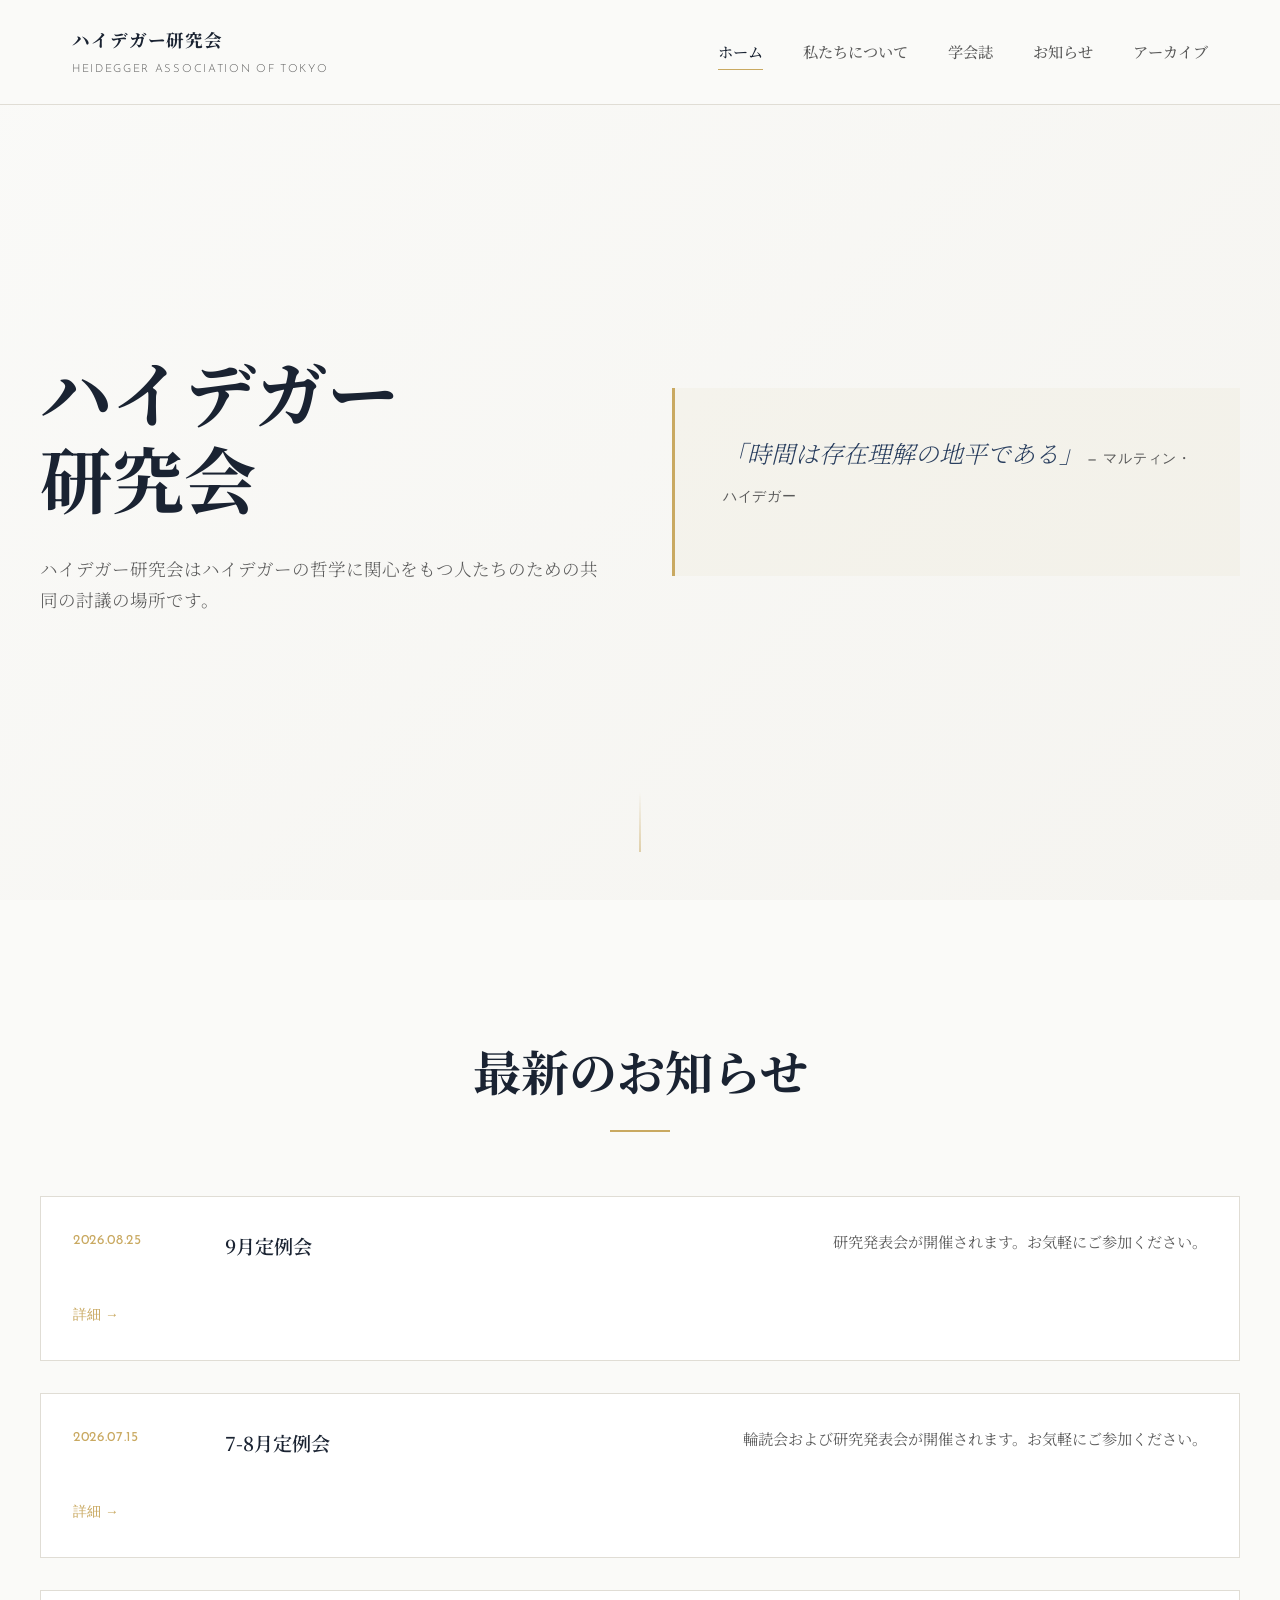
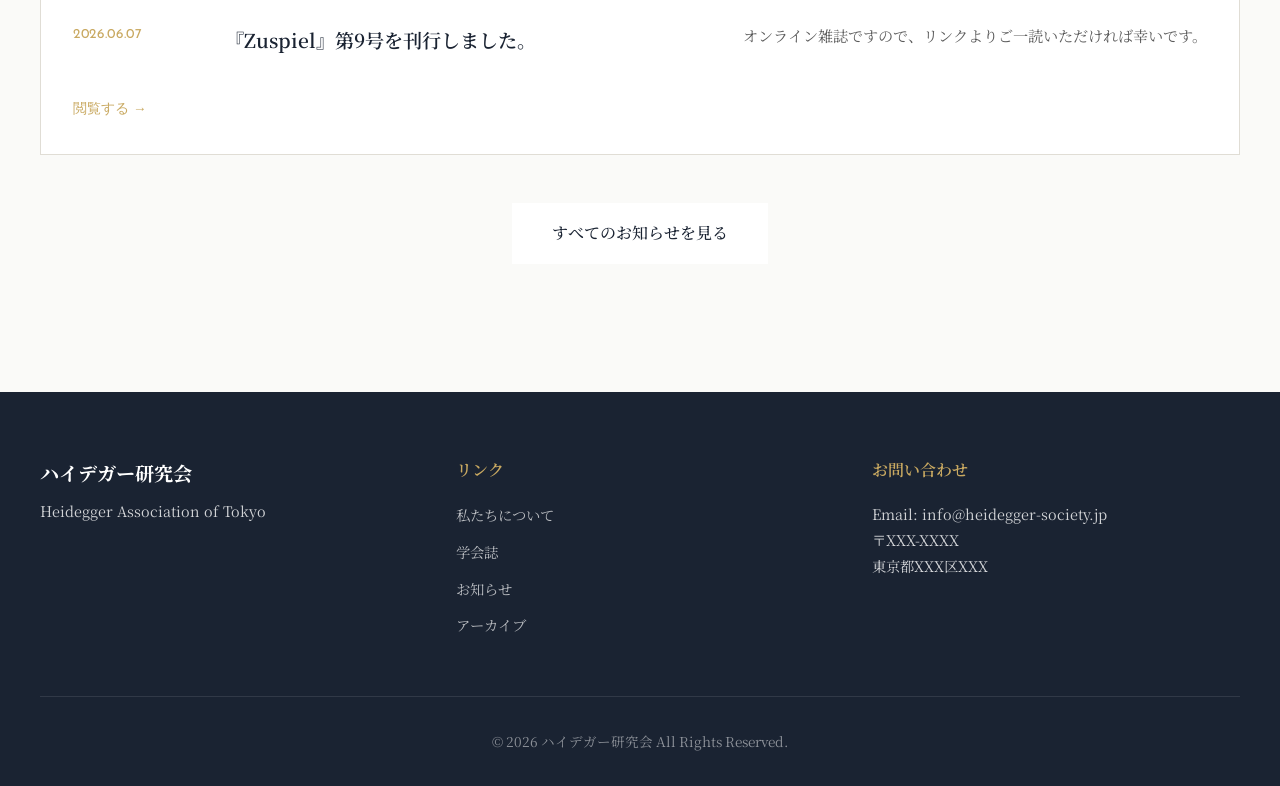
==== index.html @ c8e5a712 "Update index.html" ====
<!DOCTYPE html>
<html lang="ja">
<head>
    <meta charset="UTF-8">
    <meta name="viewport" content="width=device-width, initial-scale=1.0">
    <title>ハイデガー研究会 | Heidegger Association of Tokyo</title>
    <link rel="stylesheet" href="styles.css">
    <link rel="preconnect" href="https://fonts.googleapis.com">
    <link rel="preconnect" href="https://fonts.gstatic.com" crossorigin>
    <link href="https://fonts.googleapis.com/css2?family=Crimson+Pro:wght@300;400;600&family=Noto+Serif+JP:wght@300;500;700&family=Josefin+Sans:wght@300;400&display=swap" rel="stylesheet">
</head>
<body>
    <nav class="main-nav">
        <div class="nav-container">
            <a href="index.html" class="logo">
                <span class="logo-ja">ハイデガー研究会</span>
                <span class="logo-en">Heidegger Association of Tokyo</span>
            </a>
            <ul class="nav-links">
                <li><a href="index.html" class="active">ホーム</a></li>
                <li><a href="research.html">私たちについて</a></li>
                <li><a href="journal.html">学会誌</a></li>
                <li><a href="news.html">お知らせ</a></li>
                <li><a href="archives.html">アーカイブ</a></li>
            </ul>
        </div>
    </nav>

    <header class="hero">
        <div class="hero-content">
            <div class="hero-text">
                <h1 class="hero-title">
                    <span class="title-line">ハイデガー</span>
                    <span class="title-line">研究会</span>
                </h1>
                <p class="hero-subtitle">ハイデガー研究会はハイデガーの哲学に関心をもつ人たちのための共同の討議の場所です。</p>
            </div>
            <div class="hero-quote">
                <blockquote>
                    「時間は存在理解の地平である」
                    <cite>— マルティン・ハイデガー</cite>
                </blockquote>
            </div>
        </div>
        <div class="scroll-indicator">
            <div class="scroll-line"></div>
        </div>
    </header>

    <main>
        <section class="latest-news">
            <div class="container">
                <div class="section-header">
                    <h2 class="section-title">最新のお知らせ</h2>
                    <div class="title-decoration"></div>
                </div>
                <div class="news-list">
                                        <article class="news-item">
                        <time class="news-date">2026.08.25</time>
                        <h3 class="news-title">9月定例会</h3>
                        <p class="news-excerpt">研究発表会が開催されます。お気軽にご参加ください。</p>
                        <a href="news.html#2026-08-25" class="news-link">詳細 →</a>
                    </article>
                    <article class="news-item">
                        <time class="news-date">2026.07.15</time>
                        <h3 class="news-title">7-8月定例会</h3>
                        <p class="news-excerpt">輪読会および研究発表会が開催されます。お気軽にご参加ください。</p>
                        <a href="news.html#2026-07-15" class="news-link">詳細 →</a>
                    </article>
                    <article class="news-item">
                        <time class="news-date">2026.06.07</time>
                        <h3 class="news-title">『Zuspiel』第9号を刊行しました。</h3>
                        <p class="news-excerpt">オンライン雑誌ですので、リンクよりご一読いただければ幸いです。</p>
                        <a href="journal.html#vol9" class="news-link">閲覧する →</a>
                    </article>

                </div>
                <div class="news-more">
                    <a href="news.html" class="btn-secondary">すべてのお知らせを見る</a>
                </div>
            </div>
        </section>
    </main>

    <footer class="main-footer">
        <div class="container">
            <div class="footer-content">
                <div class="footer-section">
                    <h3 class="footer-title">ハイデガー研究会</h3>
                    <p class="footer-text">Heidegger Association of Tokyo</p>
                </div>
                <div class="footer-section">
                    <h4 class="footer-heading">リンク</h4>
                    <ul class="footer-links">
                        <li><a href="research.html">私たちについて</a></li>
                        <li><a href="journal.html">学会誌</a></li>
                        <li><a href="news.html">お知らせ</a></li>
                        <li><a href="archives.html">アーカイブ</a></li>
                    </ul>
                </div>
                <div class="footer-section">
                    <h4 class="footer-heading">お問い合わせ</h4>
                    <p class="footer-contact">
                        Email: info@heidegger-society.jp<br>
                        〒XXX-XXXX<br>
                        東京都XXX区XXX
                    </p>
                </div>
            </div>
            <div class="footer-bottom">
                <p>&copy; 2026 ハイデガー研究会 All Rights Reserved.</p>
            </div>
        </div>
    </footer>

    <script src="script.js"></script>
</body>
</html>
---- styles.css ----
/* ========================================
   Variables & Reset
   ======================================== */

:root {
    /* Colors - Philosophical palette */
    --primary-dark: #1a2332;
    --primary-navy: #2a3f5f;
    --secondary-charcoal: #3d4451;
    --accent-gold: #c9a961;
    --accent-copper: #b67352;
    --text-primary: #2a2a2a;
    --text-secondary: #5a5a5a;
    --text-light: #8a8a8a;
    --bg-primary: #fafaf8;
    --bg-secondary: #f5f4f0;
    --border-color: #e0ddd5;
    
    /* Typography */
    --font-serif: 'Crimson Pro', 'Noto Serif JP', serif;
    --font-sans: 'Josefin Sans', sans-serif;
    --font-ja: 'Noto Serif JP', serif;
    
    /* Spacing */
    --section-padding: clamp(4rem, 10vw, 8rem);
    --container-width: 1200px;
    
    /* Transitions */
    --transition-smooth: all 0.4s cubic-bezier(0.4, 0, 0.2, 1);
    --transition-slow: all 0.6s cubic-bezier(0.4, 0, 0.2, 1);
}

* {
    margin: 0;
    padding: 0;
    box-sizing: border-box;
}

html {
    scroll-behavior: smooth;
}

body {
    font-family: var(--font-ja);
    font-size: 16px;
    line-height: 1.8;
    color: var(--text-primary);
    background-color: var(--bg-primary);
    -webkit-font-smoothing: antialiased;
    -moz-osx-font-smoothing: grayscale;
}

img {
    max-width: 100%;
    height: auto;
    display: block;
}

a {
    color: inherit;
    text-decoration: none;
    transition: var(--transition-smooth);
}

/* ========================================
   Navigation
   ======================================== */

.main-nav {
    position: fixed;
    top: 0;
    left: 0;
    width: 100%;
    background: rgba(250, 250, 248, 0.95);
    backdrop-filter: blur(10px);
    border-bottom: 1px solid var(--border-color);
    z-index: 1000;
    transition: var(--transition-smooth);
}

.nav-container {
    max-width: var(--container-width);
    margin: 0 auto;
    padding: 1.5rem 2rem;
    display: flex;
    justify-content: space-between;
    align-items: center;
}

.logo {
    display: flex;
    flex-direction: column;
    gap: 0.25rem;
}

.logo-ja {
    font-family: var(--font-ja);
    font-size: 1.1rem;
    font-weight: 700;
    color: var(--primary-dark);
    letter-spacing: 0.05em;
}

.logo-en {
    font-family: var(--font-sans);
    font-size: 0.7rem;
    font-weight: 300;
    color: var(--text-secondary);
    letter-spacing: 0.15em;
    text-transform: uppercase;
}

.nav-links {
    display: flex;
    gap: 2.5rem;
    list-style: none;
}

.nav-links a {
    font-family: var(--font-ja);
    font-size: 0.95rem;
    font-weight: 500;
    color: var(--text-secondary);
    position: relative;
    padding: 0.5rem 0;
}

.nav-links a::after {
    content: '';
    position: absolute;
    bottom: 0;
    left: 0;
    width: 0;
    height: 1px;
    background: var(--accent-gold);
    transition: width 0.3s ease;
}

.nav-links a:hover::after,
.nav-links a.active::after {
    width: 100%;
}

.nav-links a.active {
    color: var(--primary-dark);
}

/* ========================================
   Hero Section - Compact Version
   ======================================== */

.hero-compact {
    padding: 10rem 2rem 5rem;
    background: linear-gradient(135deg, var(--bg-primary) 0%, var(--bg-secondary) 100%);
    text-align: center;
}

.hero-content-compact {
    max-width: 900px;
    margin: 0 auto;
}

.hero-title-compact {
    font-family: var(--font-ja);
    font-size: clamp(2rem, 4vw, 3rem);
    font-weight: 700;
    line-height: 1.4;
    color: var(--primary-dark);
    margin-bottom: 1.5rem;
}

.hero-subtitle-compact {
    font-family: var(--font-ja);
    font-size: 1.1rem;
    font-weight: 300;
    color: var(--text-secondary);
    line-height: 1.8;
    margin-bottom: 2rem;
}

.hero-quote-compact {
    font-family: var(--font-serif);
    font-size: 1.1rem;
    font-style: italic;
    color: var(--primary-navy);
    border-left: 3px solid var(--accent-gold);
    padding-left: 1.5rem;
    margin: 0 auto;
    max-width: 600px;
}

/* ========================================
   Hero Section - Original (keep for other pages)
   ======================================== */

.hero {
    min-height: 100vh;
    padding: 8rem 2rem 4rem;
    display: flex;
    flex-direction: column;
    justify-content: center;
    position: relative;
    background: linear-gradient(135deg, var(--bg-primary) 0%, var(--bg-secondary) 100%);
}

.hero-content {
    max-width: var(--container-width);
    margin: 0 auto;
    width: 100%;
    display: grid;
    grid-template-columns: 1fr 1fr;
    gap: 4rem;
    align-items: center;
}

.hero-title {
    font-family: var(--font-ja);
    font-size: clamp(2.5rem, 6vw, 4.5rem);
    font-weight: 700;
    line-height: 1.2;
    color: var(--primary-dark);
    margin-bottom: 2rem;
}

.title-line {
    display: block;
    opacity: 0;
    transform: translateY(30px);
    animation: fadeInUp 0.8s ease forwards;
}

.title-line:nth-child(1) {
    animation-delay: 0.2s;
}

.title-line:nth-child(2) {
    animation-delay: 0.4s;
}

@keyframes fadeInUp {
    to {
        opacity: 1;
        transform: translateY(0);
    }
}

.hero-subtitle {
    font-family: var(--font-ja);
    font-size: 1.1rem;
    font-weight: 300;
    color: var(--text-secondary);
    line-height: 1.8;
    max-width: 600px;
    opacity: 0;
    animation: fadeInUp 0.8s ease 0.6s forwards;
}

.hero-quote {
    padding: 3rem;
    border-left: 3px solid var(--accent-gold);
    background: rgba(201, 169, 97, 0.05);
    opacity: 0;
    animation: fadeInUp 0.8s ease 0.8s forwards;
}

.hero-quote blockquote {
    font-family: var(--font-serif);
    font-size: 1.5rem;
    font-weight: 300;
    font-style: italic;
    color: var(--primary-navy);
    line-height: 1.6;
    margin-bottom: 1rem;
}

.hero-quote cite {
    font-family: var(--font-sans);
    font-size: 0.9rem;
    font-style: normal;
    font-weight: 400;
    color: var(--text-secondary);
    letter-spacing: 0.05em;
}

.scroll-indicator {
    position: absolute;
    bottom: 3rem;
    left: 50%;
    transform: translateX(-50%);
}

.scroll-line {
    width: 1px;
    height: 60px;
    background: linear-gradient(to bottom, transparent, var(--accent-gold));
    animation: scrollPulse 2s ease-in-out infinite;
}

@keyframes scrollPulse {
    0%, 100% {
        opacity: 0.3;
        transform: scaleY(1);
    }
    50% {
        opacity: 1;
        transform: scaleY(1.2);
    }
}

/* ========================================
   Common Section Styles
   ======================================== */

section {
    padding: var(--section-padding) 2rem;
}

.container {
    max-width: var(--container-width);
    margin: 0 auto;
}

.section-header {
    text-align: center;
    margin-bottom: 4rem;
}

.section-title {
    font-family: var(--font-ja);
    font-size: clamp(2rem, 4vw, 3rem);
    font-weight: 700;
    color: var(--primary-dark);
    margin-bottom: 1rem;
}

.title-decoration {
    width: 60px;
    height: 2px;
    background: var(--accent-gold);
    margin: 0 auto;
}

/* ========================================
   Welcome Section
   ======================================== */

.welcome-section {
    background: var(--bg-primary);
}

.lead-text {
    font-size: 1.15rem;
    line-height: 2;
    color: var(--text-primary);
    margin-bottom: 4rem;
    text-align: center;
    max-width: 900px;
    margin-left: auto;
    margin-right: auto;
}

.welcome-features {
    display: grid;
    grid-template-columns: repeat(auto-fit, minmax(280px, 1fr));
    gap: 3rem;
    margin-top: 4rem;
}

.feature-item {
    text-align: center;
    padding: 2.5rem 2rem;
    background: white;
    border: 1px solid var(--border-color);
    transition: var(--transition-smooth);
}

.feature-item:hover {
    transform: translateY(-5px);
    box-shadow: 0 10px 30px rgba(0, 0, 0, 0.08);
    border-color: var(--accent-gold);
}

.feature-icon {
    font-size: 3rem;
    margin-bottom: 1.5rem;
}

.feature-item h3 {
    font-family: var(--font-ja);
    font-size: 1.3rem;
    font-weight: 600;
    color: var(--primary-dark);
    margin-bottom: 1rem;
}

.feature-item p {
    font-size: 0.95rem;
    color: var(--text-secondary);
    line-height: 1.7;
}

/* ========================================
   Research Highlight
   ======================================== */

.research-highlight {
    background: var(--bg-secondary);
}

.research-grid {
    display: grid;
    grid-template-columns: repeat(auto-fit, minmax(320px, 1fr));
    gap: 2.5rem;
}

.research-card {
    background: white;
    padding: 3rem 2.5rem;
    border: 1px solid var(--border-color);
    position: relative;
    transition: var(--transition-smooth);
}

.research-card::before {
    content: '';
    position: absolute;
    top: 0;
    left: 0;
    width: 100%;
    height: 3px;
    background: var(--accent-gold);
    transform: scaleX(0);
    transform-origin: left;
    transition: var(--transition-smooth);
}

.research-card:hover::before {
    transform: scaleX(1);
}

.research-card:hover {
    transform: translateY(-8px);
    box-shadow: 0 15px 40px rgba(0, 0, 0, 0.1);
}

.card-number {
    font-family: var(--font-serif);
    font-size: 3.5rem;
    font-weight: 300;
    color: rgba(201, 169, 97, 0.2);
    line-height: 1;
    margin-bottom: 1rem;
}

.research-card h3 {
    font-family: var(--font-ja);
    font-size: 1.4rem;
    font-weight: 600;
    color: var(--primary-dark);
    margin-bottom: 1rem;
    line-height: 1.5;
}

.research-card p {
    font-size: 0.95rem;
    color: var(--text-secondary);
    line-height: 1.8;
    margin-bottom: 1.5rem;
}

.card-link {
    font-family: var(--font-sans);
    font-size: 0.9rem;
    font-weight: 400;
    color: var(--accent-gold);
    letter-spacing: 0.05em;
    display: inline-block;
    transition: var(--transition-smooth);
}

.card-link:hover {
    color: var(--accent-copper);
    transform: translateX(5px);
}

/* ========================================
   Latest News
   ======================================== */

.latest-news {
    background: var(--bg-primary);
}

.news-list {
    display: flex;
    flex-direction: column;
    gap: 2rem;
    margin-bottom: 3rem;
}

.news-item {
    display: grid;
    grid-template-columns: 120px 1fr auto;
    gap: 2rem;
    padding: 2rem;
    background: white;
    border: 1px solid var(--border-color);
    transition: var(--transition-smooth);
    align-items: start;
}

.news-item:hover {
    border-color: var(--accent-gold);
    box-shadow: 0 5px 20px rgba(0, 0, 0, 0.05);
}

.news-date {
    font-family: var(--font-sans);
    font-size: 0.85rem;
    font-weight: 400;
    color: var(--accent-gold);
    letter-spacing: 0.05em;
}

.news-title {
    font-family: var(--font-ja);
    font-size: 1.2rem;
    font-weight: 600;
    color: var(--primary-dark);
    margin-bottom: 0.5rem;
}

.news-excerpt {
    font-size: 0.95rem;
    color: var(--text-secondary);
    line-height: 1.7;
}

.news-link {
    font-family: var(--font-sans);
    font-size: 0.85rem;
    color: var(--accent-gold);
    white-space: nowrap;
    transition: var(--transition-smooth);
}

.news-link:hover {
    color: var(--accent-copper);
}

.news-more {
    text-align: center;
}

/* ========================================
   CTA Section
   ======================================== */

.cta-section {
    background: linear-gradient(135deg, var(--primary-dark) 0%, var(--primary-navy) 100%);
    color: white;
}

.cta-content {
    text-align: center;
    max-width: 800px;
    margin: 0 auto;
}

.cta-title {
    font-family: var(--font-ja);
    font-size: clamp(2rem, 4vw, 2.8rem);
    font-weight: 700;
    margin-bottom: 1.5rem;
    color: white;
}

.cta-text {
    font-size: 1.1rem;
    line-height: 1.8;
    margin-bottom: 3rem;
    color: rgba(255, 255, 255, 0.9);
}

.cta-buttons {
    display: flex;
    gap: 1.5rem;
    justify-content: center;
    flex-wrap: wrap;
}

.btn-primary,
.btn-secondary,
.btn-outline {
    font-family: var(--font-ja);
    font-size: 1rem;
    font-weight: 500;
    padding: 1rem 2.5rem;
    border: none;
    cursor: pointer;
    transition: var(--transition-smooth);
    display: inline-block;
}

.btn-primary {
    background: var(--accent-gold);
    color: var(--primary-dark);
}

.btn-primary:hover {
    background: var(--accent-copper);
    transform: translateY(-2px);
    box-shadow: 0 10px 25px rgba(201, 169, 97, 0.3);
}

.btn-secondary {
    background: white;
    color: var(--primary-dark);
}

.btn-secondary:hover {
    background: var(--bg-secondary);
    transform: translateY(-2px);
    box-shadow: 0 10px 25px rgba(0, 0, 0, 0.1);
}

.btn-outline {
    background: transparent;
    color: white;
    border: 2px solid white;
}

.btn-outline:hover {
    background: white;
    color: var(--primary-dark);
}

/* ========================================
   Footer
   ======================================== */

.main-footer {
    background: var(--primary-dark);
    color: rgba(255, 255, 255, 0.8);
    padding: 4rem 2rem 2rem;
}

.footer-content {
    max-width: var(--container-width);
    margin: 0 auto 3rem;
    display: grid;
    grid-template-columns: repeat(auto-fit, minmax(250px, 1fr));
    gap: 3rem;
}

.footer-title {
    font-family: var(--font-ja);
    font-size: 1.2rem;
    font-weight: 700;
    color: white;
    margin-bottom: 0.5rem;
}

.footer-text {
    font-size: 0.9rem;
    line-height: 1.6;
    margin-bottom: 0.5rem;
}

.footer-heading {
    font-family: var(--font-ja);
    font-size: 1rem;
    font-weight: 600;
    color: var(--accent-gold);
    margin-bottom: 1rem;
}

.footer-links {
    list-style: none;
}

.footer-links li {
    margin-bottom: 0.5rem;
}

.footer-links a {
    font-size: 0.9rem;
    color: rgba(255, 255, 255, 0.7);
    transition: var(--transition-smooth);
}

.footer-links a:hover {
    color: var(--accent-gold);
    padding-left: 5px;
}

.footer-contact {
    font-size: 0.9rem;
    line-height: 1.8;
}

.footer-bottom {
    max-width: var(--container-width);
    margin: 0 auto;
    padding-top: 2rem;
    border-top: 1px solid rgba(255, 255, 255, 0.1);
    text-align: center;
    font-size: 0.85rem;
    color: rgba(255, 255, 255, 0.5);
}

/* ========================================
   Page Header
   ======================================== */

.page-header {
    text-align: center;
    padding: 6rem 2rem 4rem;
    background: linear-gradient(135deg, var(--bg-secondary) 0%, var(--bg-primary) 100%);
}

.page-title {
    font-family: var(--font-ja);
    font-size: clamp(2.5rem, 5vw, 4rem);
    font-weight: 700;
    color: var(--primary-dark);
    margin-bottom: 1rem;
}

.page-subtitle {
    font-size: 1.2rem;
    color: var(--text-secondary);
}

/* ========================================
   Research Detail Pages
   ======================================== */

.research-detail {
    padding: 4rem 2rem;
    border-bottom: 1px solid var(--border-color);
}

.research-detail:nth-child(even) {
    background: var(--bg-secondary);
}

.detail-header {
    display: flex;
    align-items: center;
    gap: 2rem;
    margin-bottom: 2rem;
}

.detail-number {
    font-family: var(--font-serif);
    font-size: 4rem;
    font-weight: 300;
    color: var(--accent-gold);
    opacity: 0.3;
}

.detail-title {
    font-family: var(--font-ja);
    font-size: 2rem;
    font-weight: 700;
    color: var(--primary-dark);
}

.detail-content {
    display: grid;
    grid-template-columns: 2fr 1fr;
    gap: 3rem;
    max-width: 1200px;
}

.detail-text h3 {
    font-family: var(--font-ja);
    font-size: 1.3rem;
    font-weight: 600;
    color: var(--primary-navy);
    margin: 2rem 0 1rem;
}

.detail-text p {
    line-height: 2;
    margin-bottom: 1.5rem;
}

.detail-list {
    list-style: none;
    margin: 1.5rem 0;
}

.detail-list li {
    padding-left: 1.5rem;
    margin-bottom: 0.8rem;
    position: relative;
}

.detail-list li::before {
    content: '▸';
    position: absolute;
    left: 0;
    color: var(--accent-gold);
}

.detail-keywords {
    background: white;
    padding: 2rem;
    border: 1px solid var(--border-color);
    height: fit-content;
}

.detail-keywords h4 {
    font-family: var(--font-ja);
    font-size: 1rem;
    font-weight: 600;
    color: var(--primary-dark);
    margin-bottom: 1rem;
}

.keyword-tags {
    display: flex;
    flex-wrap: wrap;
    gap: 0.5rem;
}

.tag {
    background: var(--bg-secondary);
    color: var(--text-secondary);
    padding: 0.5rem 1rem;
    font-size: 0.85rem;
    border: 1px solid var(--border-color);
    transition: var(--transition-smooth);
}

.tag:hover {
    background: var(--accent-gold);
    color: white;
    border-color: var(--accent-gold);
}

.research-methods {
    background: var(--bg-primary);
}

.methods-grid {
    display: grid;
    grid-template-columns: repeat(auto-fit, minmax(280px, 1fr));
    gap: 2rem;
}

.method-card {
    background: white;
    padding: 2.5rem 2rem;
    border: 1px solid var(--border-color);
}

.method-card h3 {
    font-family: var(--font-ja);
    font-size: 1.3rem;
    font-weight: 600;
    color: var(--primary-dark);
    margin-bottom: 1rem;
}

.method-card p {
    font-size: 0.95rem;
    line-height: 1.8;
    color: var(--text-secondary);
}

/* ========================================
   Members Pages
   ======================================== */

.members-section {
    padding: 4rem 2rem;
}

.members-section:nth-child(even) {
    background: var(--bg-secondary);
}

.members-grid {
    display: grid;
    grid-template-columns: repeat(auto-fill, minmax(320px, 1fr));
    gap: 2.5rem;
}

.member-card {
    background: white;
    border: 1px solid var(--border-color);
    padding: 2.5rem 2rem;
    transition: var(--transition-smooth);
}

.member-card:hover {
    transform: translateY(-5px);
    box-shadow: 0 10px 30px rgba(0, 0, 0, 0.08);
    border-color: var(--accent-gold);
}

.member-card.featured {
    grid-column: 1 / -1;
    background: linear-gradient(135deg, var(--primary-dark) 0%, var(--primary-navy) 100%);
    color: white;
    border: none;
}

.member-card.featured .member-name,
.member-card.featured .member-position {
    color: white;
}

.member-name {
    font-family: var(--font-ja);
    font-size: 1.4rem;
    font-weight: 700;
    color: var(--primary-dark);
    margin-bottom: 0.5rem;
}

.member-position {
    font-size: 0.95rem;
    color: var(--accent-gold);
    margin-bottom: 0.8rem;
}

.member-specialty {
    font-size: 0.9rem;
    color: var(--text-secondary);
    margin-bottom: 1rem;
}

.member-bio {
    font-size: 0.95rem;
    line-height: 1.8;
    margin-top: 1rem;
    padding-top: 1rem;
    border-top: 1px solid rgba(255, 255, 255, 0.2);
}

.member-card.featured .member-bio {
    color: rgba(255, 255, 255, 0.9);
}

.member-note {
    text-align: center;
    margin-top: 3rem;
    font-size: 0.9rem;
    color: var(--text-light);
}

.join-section,
.contact-section {
    padding: 4rem 2rem;
}

.join-content,
.contact-content {
    max-width: 800px;
    margin: 0 auto;
}

.join-info h3,
.contact-info h3 {
    font-family: var(--font-ja);
    font-size: 1.5rem;
    font-weight: 600;
    color: var(--primary-dark);
    margin: 2.5rem 0 1rem;
}

.join-info h3:first-child {
    margin-top: 0;
}

.join-list,
.join-steps {
    margin: 1.5rem 0;
    line-height: 2;
}

.join-list li,
.join-steps li {
    margin-bottom: 1rem;
}

.join-steps {
    counter-reset: step-counter;
}

.join-steps li {
    counter-increment: step-counter;
    position: relative;
    padding-left: 3rem;
}

.join-steps li::before {
    content: counter(step-counter);
    position: absolute;
    left: 0;
    top: 0;
    width: 2rem;
    height: 2rem;
    background: var(--accent-gold);
    color: white;
    border-radius: 50%;
    display: flex;
    align-items: center;
    justify-content: center;
    font-weight: 700;
}

.join-buttons {
    display: flex;
    gap: 1.5rem;
    margin-top: 2.5rem;
    flex-wrap: wrap;
}

/* ========================================
   Journal Pages - Featured Issue Layout
   ======================================== */

.journal-issue-featured {
    padding: 4rem 2rem;
    background: var(--bg-primary);
}

.issue-layout {
    display: grid;
    grid-template-columns: 400px 1fr;
    gap: 4rem;
    align-items: start;
}

.issue-cover {
    position: sticky;
    top: 120px;
}

.issue-cover img {
    width: 100%;
    height: auto;
    box-shadow: 0 10px 40px rgba(0, 0, 0, 0.15);
    border: 1px solid var(--border-color);
    transition: var(--transition-smooth);
}

.issue-cover img:hover {
    box-shadow: 0 15px 50px rgba(0, 0, 0, 0.2);
    transform: translateY(-5px);
}

.issue-details {
    background: white;
    padding: 3rem;
    border: 1px solid var(--border-color);
    box-shadow: 0 2px 10px rgba(0, 0, 0, 0.05);
}

.issue-meta {
    display: flex;
    justify-content: space-between;
    align-items: center;
    margin-bottom: 2rem;
    padding-bottom: 1.5rem;
    border-bottom: 2px solid var(--accent-gold);
}

.issue-issn {
    font-family: var(--font-sans);
    font-size: 1.1rem;
    font-weight: 600;
    color: var(--text-secondary);
    letter-spacing: 0.1em;
}

.issue-title-large {
    font-family: var(--font-ja);
    font-size: 2rem;
    font-weight: 700;
    color: var(--primary-dark);
    line-height: 1.5;
    margin-bottom: 0.8rem;
}

.issue-theme {
    font-family: var(--font-serif);
    font-size: 1.1rem;
    font-style: italic;
    color: var(--text-secondary);
    margin-bottom: 3rem;
}

/* Table of Contents Section */
.toc-section {
    margin-bottom: 3rem;
}

.toc-title {
    font-family: var(--font-ja);
    font-size: 1.8rem;
    font-weight: 700;
    color: var(--primary-dark);
    margin-bottom: 1.5rem;
    padding-bottom: 0.8rem;
    border-bottom: 2px solid var(--accent-gold);
}

.toc-category {
    background: linear-gradient(135deg, var(--primary-dark) 0%, var(--primary-navy) 100%);
    padding: 1.5rem 2rem;
    margin-bottom: 1.5rem;
    border-left: 4px solid var(--accent-gold);
}

.category-title {
    font-family: var(--font-ja);
    font-size: 1rem;
    font-weight: 500;
    color: white;
    line-height: 1.8;
    margin: 0;
}

.toc-items {
    display: flex;
    flex-direction: column;
    gap: 1rem;
}

.toc-item {
    background: var(--bg-secondary);
    border: 1px solid var(--border-color);
    border-left: 3px solid transparent;
    padding: 1.5rem;
    display: flex;
    justify-content: space-between;
    align-items: flex-start;
    gap: 2rem;
    transition: var(--transition-smooth);
}

.toc-item:hover {
    border-left-color: var(--accent-gold);
    background: white;
    box-shadow: 0 5px 20px rgba(0, 0, 0, 0.08);
    transform: translateX(5px);
}

.toc-content {
    flex: 1;
}

.toc-article-title {
    font-family: var(--font-ja);
    font-size: 1.05rem;
    font-weight: 600;
    color: var(--primary-dark);
    line-height: 1.6;
    margin-bottom: 0.5rem;
}

.toc-author {
    font-size: 0.95rem;
    color: var(--accent-copper);
    font-weight: 500;
    margin-bottom: 0.3rem;
}

.toc-pages {
    font-size: 0.85rem;
    color: var(--text-light);
    font-family: var(--font-sans);
    letter-spacing: 0.05em;
}

.toc-download {
    background: var(--primary-navy);
    color: white;
    padding: 0.6rem 1.5rem;
    font-size: 0.9rem;
    font-weight: 600;
    font-family: var(--font-ja);
    white-space: nowrap;
    border: 2px solid var(--primary-navy);
    transition: var(--transition-smooth);
    display: inline-block;
}

.toc-download:hover {
    background: var(--accent-gold);
    border-color: var(--accent-gold);
    transform: scale(1.05);
    box-shadow: 0 5px 15px rgba(201, 169, 97, 0.3);
}

/* Full Download Section */
.full-download {
    margin-top: 2.5rem;
    padding-top: 2.5rem;
    border-top: 2px solid var(--border-color);
    text-align: center;
}

.btn-full-download {
    display: inline-block;
    background: linear-gradient(135deg, var(--accent-gold) 0%, var(--accent-copper) 100%);
    color: white;
    padding: 1.2rem 3rem;
    font-family: var(--font-ja);
    font-size: 1.1rem;
    font-weight: 700;
    border: none;
    box-shadow: 0 5px 20px rgba(201, 169, 97, 0.3);
    transition: var(--transition-smooth);
    position: relative;
    overflow: hidden;
}

.btn-full-download::before {
    content: '';
    position: absolute;
    top: 0;
    left: -100%;
    width: 100%;
    height: 100%;
    background: linear-gradient(90deg, transparent, rgba(255, 255, 255, 0.3), transparent);
    transition: left 0.5s;
}

.btn-full-download:hover::before {
    left: 100%;
}

.btn-full-download:hover {
    transform: translateY(-3px);
    box-shadow: 0 10px 30px rgba(201, 169, 97, 0.4);
}

/* Publication Info */
.publication-info {
    background: var(--bg-secondary);
    padding: 2rem;
    margin-top: 3rem;
    border-left: 3px solid var(--accent-gold);
}

.pub-detail {
    display: grid;
    grid-template-columns: 120px 1fr;
    gap: 1rem;
    padding: 0.8rem 0;
    border-bottom: 1px solid var(--border-color);
}

.pub-detail:last-child {
    border-bottom: none;
}

.pub-label {
    font-family: var(--font-ja);
    font-size: 0.9rem;
    font-weight: 600;
    color: var(--primary-navy);
}

.pub-value {
    font-size: 0.95rem;
    color: var(--text-primary);
    line-height: 1.8;
}

/* Journal Info (keep existing styles) */
.journal-info {
    padding: 4rem 2rem;
    background: var(--bg-secondary);
}

.info-content h2 {
    font-family: var(--font-ja);
    font-size: 2rem;
    font-weight: 700;
    color: var(--primary-dark);
    margin-bottom: 1.5rem;
}

.info-content p {
    font-size: 1.05rem;
    line-height: 2;
    margin-bottom: 2rem;
}

.info-details {
    display: grid;
    grid-template-columns: repeat(auto-fit, minmax(250px, 1fr));
    gap: 2rem;
    margin-top: 3rem;
}

.info-item {
    background: white;
    padding: 2rem;
    border: 1px solid var(--border-color);
}

.info-item h3 {
    font-family: var(--font-ja);
    font-size: 1.2rem;
    font-weight: 600;
    color: var(--primary-navy);
    margin-bottom: 0.5rem;
}

.info-item p {
    font-size: 1rem;
    margin: 0;
}

.journal-issue {
    padding: 4rem 2rem;
}

.issue-header {
    text-align: center;
    margin-bottom: 3rem;
}

.issue-badge {
    display: inline-block;
    background: var(--accent-gold);
    color: white;
    padding: 0.5rem 1.5rem;
    font-size: 0.85rem;
    font-weight: 600;
    letter-spacing: 0.05em;
    margin-bottom: 1rem;
}

.issue-title {
    font-family: var(--font-ja);
    font-size: 2.5rem;
    font-weight: 700;
    color: var(--primary-dark);
    margin-bottom: 0.5rem;
}

.articles-list {
    display: flex;
    flex-direction: column;
    gap: 2rem;
    margin-bottom: 3rem;
}

.article-item {
    background: white;
    border: 1px solid var(--border-color);
    padding: 2.5rem;
    transition: var(--transition-smooth);
}

.article-item:hover {
    border-color: var(--accent-gold);
    box-shadow: 0 5px 20px rgba(0, 0, 0, 0.05);
}

.article-type {
    display: inline-block;
    background: var(--bg-secondary);
    color: var(--text-secondary);
    padding: 0.3rem 0.8rem;
    font-size: 0.8rem;
    margin-bottom: 1rem;
}

.article-title {
    font-family: var(--font-ja);
    font-size: 1.4rem;
    font-weight: 600;
    color: var(--primary-dark);
    line-height: 1.6;
    margin-bottom: 0.8rem;
}

.article-author {
    font-size: 0.95rem;
    color: var(--accent-gold);
    margin-bottom: 1rem;
}

.article-abstract {
    font-size: 0.95rem;
    line-height: 1.8;
    color: var(--text-secondary);
    margin-bottom: 1.5rem;
}

.article-actions {
    display: flex;
    justify-content: space-between;
    align-items: center;
}

.btn-download {
    background: var(--primary-navy);
    color: white;
    padding: 0.8rem 2rem;
    font-size: 0.9rem;
    font-weight: 500;
    display: inline-block;
    transition: var(--transition-smooth);
}

.btn-download:hover {
    background: var(--accent-gold);
    transform: translateY(-2px);
    box-shadow: 0 5px 15px rgba(0, 0, 0, 0.1);
}

.article-pages {
    font-size: 0.85rem;
    color: var(--text-light);
}

.issue-download {
    text-align: center;
}

/* Responsive Design for Journal Layout */
@media (max-width: 1024px) {
    .issue-layout {
        grid-template-columns: 1fr;
        gap: 3rem;
    }
    
    .issue-cover {
        position: relative;
        top: 0;
        max-width: 400px;
        margin: 0 auto;
    }
}

@media (max-width: 768px) {
    .issue-details {
        padding: 2rem;
    }
    
    .toc-item {
        flex-direction: column;
        gap: 1rem;
    }
    
    .toc-download {
        width: 100%;
        text-align: center;
    }
    
    .pub-detail {
        grid-template-columns: 1fr;
        gap: 0.3rem;
    }
}

/* Journal Archive (keep existing styles) */
.journal-archive {
    padding: 4rem 2rem;
    background: var(--bg-secondary);
}

.info-content h2 {
    font-family: var(--font-ja);
    font-size: 2rem;
    font-weight: 700;
    color: var(--primary-dark);
    margin-bottom: 1.5rem;
}

.info-content p {
    font-size: 1.05rem;
    line-height: 2;
    margin-bottom: 2rem;
}

.info-details {
    display: grid;
    grid-template-columns: repeat(auto-fit, minmax(250px, 1fr));
    gap: 2rem;
    margin-top: 3rem;
}

.info-item {
    background: white;
    padding: 2rem;
    border: 1px solid var(--border-color);
}

.info-item h3 {
    font-family: var(--font-ja);
    font-size: 1.2rem;
    font-weight: 600;
    color: var(--primary-navy);
    margin-bottom: 0.5rem;
}

.info-item p {
    font-size: 1rem;
    margin: 0;
}

.journal-issue {
    padding: 4rem 2rem;
}

.issue-header {
    text-align: center;
    margin-bottom: 3rem;
}

.issue-badge {
    display: inline-block;
    background: var(--accent-gold);
    color: white;
    padding: 0.5rem 1.5rem;
    font-size: 0.85rem;
    font-weight: 600;
    letter-spacing: 0.05em;
    margin-bottom: 1rem;
}

.issue-title {
    font-family: var(--font-ja);
    font-size: 2.5rem;
    font-weight: 700;
    color: var(--primary-dark);
    margin-bottom: 0.5rem;
}

.issue-theme {
    font-size: 1.2rem;
    color: var(--accent-copper);
}

.articles-list {
    display: flex;
    flex-direction: column;
    gap: 2rem;
    margin-bottom: 3rem;
}

.article-item {
    background: white;
    border: 1px solid var(--border-color);
    padding: 2.5rem;
    transition: var(--transition-smooth);
}

.article-item:hover {
    border-color: var(--accent-gold);
    box-shadow: 0 5px 20px rgba(0, 0, 0, 0.05);
}

.article-type {
    display: inline-block;
    background: var(--bg-secondary);
    color: var(--text-secondary);
    padding: 0.3rem 0.8rem;
    font-size: 0.8rem;
    margin-bottom: 1rem;
}

.article-title {
    font-family: var(--font-ja);
    font-size: 1.4rem;
    font-weight: 600;
    color: var(--primary-dark);
    line-height: 1.6;
    margin-bottom: 0.8rem;
}

.article-author {
    font-size: 0.95rem;
    color: var(--accent-gold);
    margin-bottom: 1rem;
}

.article-abstract {
    font-size: 0.95rem;
    line-height: 1.8;
    color: var(--text-secondary);
    margin-bottom: 1.5rem;
}

.article-actions {
    display: flex;
    justify-content: space-between;
    align-items: center;
}

.btn-download {
    background: var(--primary-navy);
    color: white;
    padding: 0.8rem 2rem;
    font-size: 0.9rem;
    font-weight: 500;
    display: inline-block;
    transition: var(--transition-smooth);
}

.btn-download:hover {
    background: var(--accent-gold);
    transform: translateY(-2px);
    box-shadow: 0 5px 15px rgba(0, 0, 0, 0.1);
}

.article-pages {
    font-size: 0.85rem;
    color: var(--text-light);
}

.issue-download {
    text-align: center;
}

.journal-archive {
    padding: 4rem 2rem;
    background: var(--bg-secondary);
}

.archive-year {
    margin-bottom: 3rem;
}

.year-title {
    font-family: var(--font-ja);
    font-size: 1.8rem;
    font-weight: 700;
    color: var(--primary-dark);
    margin-bottom: 1.5rem;
    padding-bottom: 0.5rem;
    border-bottom: 2px solid var(--accent-gold);
}

.archive-items {
    display: flex;
    flex-direction: column;
    gap: 1.5rem;
}

.archive-item {
    background: white;
    border: 1px solid var(--border-color);
    padding: 2rem;
    display: flex;
    justify-content: space-between;
    align-items: center;
    gap: 2rem;
}

.archive-item h4 {
    font-family: var(--font-ja);
    font-size: 1.2rem;
    font-weight: 600;
    color: var(--primary-dark);
    margin-bottom: 0.5rem;
}

.archive-theme {
    font-size: 0.95rem;
    color: var(--accent-copper);
    margin-bottom: 0.3rem;
}

.archive-contents {
    font-size: 0.85rem;
    color: var(--text-light);
}

.archive-more {
    text-align: center;
    margin-top: 2rem;
}

.submission-guide {
    padding: 4rem 2rem;
}

.guide-content {
    max-width: 900px;
    margin: 0 auto;
}

.guide-section {
    margin-bottom: 3rem;
}

.guide-section h3 {
    font-family: var(--font-ja);
    font-size: 1.5rem;
    font-weight: 600;
    color: var(--primary-dark);
    margin-bottom: 1rem;
}

.guide-section p,
.guide-section ul {
    font-size: 1rem;
    line-height: 2;
}

.guide-section ul {
    margin: 1rem 0;
    padding-left: 1.5rem;
}

.guide-section li {
    margin-bottom: 0.8rem;
}

.guide-buttons {
    display: flex;
    gap: 1.5rem;
    margin-top: 2rem;
    flex-wrap: wrap;
}

/* ========================================
   Blog Section (News Page) - Simplified
   ======================================== */

.blog-section {
    padding: 4rem 2rem;
    background: var(--bg-primary);
}

.blog-layout {
    max-width: 1200px;
    margin: 0 auto;
    display: grid;
    grid-template-columns: 2fr 1fr;
    gap: 4rem;
    align-items: start;
}

.blog-main-col {
    min-width: 0;
}

.blog-article {
    background: white;
    border: 1px solid var(--border-color);
    padding: 3rem;
    margin-bottom: 3rem;
}

.article-header {
    display: flex;
    gap: 1rem;
    align-items: center;
    margin-bottom: 1.5rem;
    padding-bottom: 1rem;
    border-bottom: 1px solid var(--border-color);
}

.article-date {
    font-family: var(--font-sans);
    font-size: 0.9rem;
    color: var(--text-secondary);
}

.article-tag {
    background: var(--accent-gold);
    color: white;
    padding: 0.2rem 0.8rem;
    font-size: 0.75rem;
    font-weight: 600;
}

.article-title {
    font-family: var(--font-ja);
    font-size: 1.6rem;
    font-weight: 700;
    color: var(--primary-dark);
    line-height: 1.6;
    margin-bottom: 2rem;
}

.article-body {
    font-size: 1rem;
    line-height: 1.9;
    color: var(--text-primary);
}

.article-body h3 {
    font-family: var(--font-ja);
    font-size: 1.2rem;
    font-weight: 600;
    color: var(--primary-navy);
    margin: 2rem 0 1rem;
}

.article-body p {
    margin-bottom: 1.5rem;
}

.article-body ul,
.article-body ol {
    margin: 1.5rem 0 1.5rem 1.5rem;
}

.article-body li {
    margin-bottom: 0.8rem;
}

.article-image {
    margin: 2rem 0;
    text-align: center;
}

.article-image img {
    max-width: 100%;
    height: auto;
    border: 1px solid var(--border-color);
}

.blog-sidebar-col {
    position: sticky;
    top: 120px;
}

.sidebar-box {
    background: white;
    border: 1px solid var(--border-color);
    padding: 2rem;
    margin-bottom: 2rem;
}

.sidebar-title {
    font-family: var(--font-ja);
    font-size: 1.1rem;
    font-weight: 700;
    color: var(--primary-dark);
    margin-bottom: 1.5rem;
    padding-bottom: 0.8rem;
    border-bottom: 2px solid var(--accent-gold);
}

.sidebar-list {
    list-style: none;
}

.sidebar-list li {
    margin-bottom: 0.8rem;
}

.sidebar-list a {
    color: var(--text-secondary);
    font-size: 0.95rem;
    transition: var(--transition-smooth);
}

.sidebar-list a:hover {
    color: var(--accent-gold);
}

@media (max-width: 968px) {
    .blog-layout {
        grid-template-columns: 1fr;
    }
    
    .blog-sidebar-col {
        position: relative;
        top: 0;
    }
}

@media (max-width: 768px) {
    .blog-article {
        padding: 2rem;
    }
    
    .article-title {
        font-size: 1.4rem;
    }
}

/* ========================================
   Blog Layout (Old) - Keep for compatibility
   ======================================== */

.blog-main {
    padding: 4rem 2rem;
    background: var(--bg-primary);
}

.container-blog {
    max-width: 1200px;
    margin: 0 auto;
    display: grid;
    grid-template-columns: 1fr 320px;
    gap: 4rem;
}

/* Blog Posts */
.blog-content {
    min-width: 0;
}

.blog-post {
    background: white;
    border: 1px solid var(--border-color);
    padding: 3rem;
    margin-bottom: 3rem;
    transition: var(--transition-smooth);
}

.blog-post:hover {
    box-shadow: 0 5px 20px rgba(0, 0, 0, 0.08);
}

.post-meta {
    display: flex;
    gap: 1.5rem;
    align-items: center;
    margin-bottom: 1.5rem;
    padding-bottom: 1rem;
    border-bottom: 1px solid var(--border-color);
}

.post-date {
    font-family: var(--font-sans);
    font-size: 0.9rem;
    color: var(--text-secondary);
    letter-spacing: 0.05em;
}

.post-category {
    background: var(--accent-gold);
    color: white;
    padding: 0.3rem 1rem;
    font-size: 0.8rem;
    font-weight: 600;
    border-radius: 2px;
}

.post-title {
    font-family: var(--font-ja);
    font-size: 1.8rem;
    font-weight: 700;
    color: var(--primary-dark);
    line-height: 1.5;
    margin-bottom: 2rem;
}

.post-content {
    font-size: 1rem;
    line-height: 1.9;
    color: var(--text-primary);
}

.post-content h3 {
    font-family: var(--font-ja);
    font-size: 1.3rem;
    font-weight: 600;
    color: var(--primary-navy);
    margin: 2rem 0 1rem;
}

.post-content p {
    margin-bottom: 1.5rem;
}

.post-content ul,
.post-content ol {
    margin: 1.5rem 0 1.5rem 1.5rem;
    line-height: 1.9;
}

.post-content li {
    margin-bottom: 0.8rem;
}

.post-content a {
    color: var(--accent-copper);
    text-decoration: underline;
}

.post-content a:hover {
    color: var(--accent-gold);
}

.post-image {
    margin: 2rem 0;
    text-align: center;
}

.post-image img {
    max-width: 100%;
    height: auto;
    border: 1px solid var(--border-color);
    box-shadow: 0 5px 20px rgba(0, 0, 0, 0.1);
}

.post-footer {
    margin-top: 2.5rem;
    padding-top: 1.5rem;
    border-top: 1px solid var(--border-color);
}

.post-link {
    color: var(--accent-gold);
    font-weight: 600;
    transition: var(--transition-smooth);
}

.post-link:hover {
    color: var(--accent-copper);
}

/* Pagination */
.pagination {
    display: flex;
    gap: 0.5rem;
    justify-content: center;
    margin-top: 3rem;
}

.page-current {
    background: var(--accent-gold);
    color: white;
    padding: 0.6rem 1.2rem;
    font-weight: 600;
}

.page-link {
    background: white;
    border: 1px solid var(--border-color);
    color: var(--text-secondary);
    padding: 0.6rem 1.2rem;
    transition: var(--transition-smooth);
}

.page-link:hover {
    background: var(--accent-gold);
    color: white;
    border-color: var(--accent-gold);
}

/* Sidebar */
.blog-sidebar {
    position: sticky;
    top: 120px;
    align-self: start;
}

.sidebar-widget {
    background: white;
    border: 1px solid var(--border-color);
    padding: 2rem;
    margin-bottom: 2rem;
}

.widget-title {
    font-family: var(--font-ja);
    font-size: 1.2rem;
    font-weight: 700;
    color: var(--primary-dark);
    margin-bottom: 1.5rem;
    padding-bottom: 0.8rem;
    border-bottom: 2px solid var(--accent-gold);
}

.archive-list,
.category-list,
.link-list {
    list-style: none;
}

.archive-list li,
.category-list li,
.link-list li {
    margin-bottom: 0.8rem;
}

.archive-list a,
.category-list a,
.link-list a {
    color: var(--text-secondary);
    font-size: 0.95rem;
    transition: var(--transition-smooth);
    display: block;
    padding: 0.3rem 0;
}

.archive-list a:hover,
.category-list a:hover,
.link-list a:hover {
    color: var(--accent-gold);
    padding-left: 5px;
}

.category-list a {
    display: flex;
    justify-content: space-between;
}

.category-list span {
    color: var(--text-light);
    font-size: 0.85rem;
}

/* Responsive */
@media (max-width: 968px) {
    .container-blog {
        grid-template-columns: 1fr;
    }
    
    .blog-sidebar {
        position: relative;
        top: 0;
    }
}

@media (max-width: 768px) {
    .blog-post {
        padding: 2rem;
    }
    
    .post-title {
        font-size: 1.5rem;
    }
}

/* ========================================
   News Pages - Old Styles (Keep for compatibility)
   ======================================== */

.news-section {
    padding: 4rem 2rem;
}

.news-filter {
    display: flex;
    justify-content: center;
    gap: 1rem;
    margin-bottom: 3rem;
    flex-wrap: wrap;
}

.filter-btn {
    font-family: var(--font-ja);
    background: white;
    border: 1px solid var(--border-color);
    color: var(--text-secondary);
    padding: 0.8rem 1.5rem;
    font-size: 0.95rem;
    cursor: pointer;
    transition: var(--transition-smooth);
}

.filter-btn:hover {
    border-color: var(--accent-gold);
    color: var(--accent-gold);
}

.filter-btn.active {
    background: var(--accent-gold);
    border-color: var(--accent-gold);
    color: white;
}

.news-timeline {
    max-width: 900px;
    margin: 0 auto;
}

.news-detail {
    display: grid;
    grid-template-columns: 100px 1fr;
    gap: 2.5rem;
    margin-bottom: 3rem;
    padding-bottom: 3rem;
    border-bottom: 1px solid var(--border-color);
}

.news-detail:last-child {
    border-bottom: none;
}

.news-date-badge {
    text-align: center;
    padding: 1rem;
    background: var(--bg-secondary);
    border: 1px solid var(--border-color);
    height: fit-content;
}

.date-day {
    display: block;
    font-family: var(--font-serif);
    font-size: 2.5rem;
    font-weight: 600;
    color: var(--accent-gold);
    line-height: 1;
}

.date-month {
    display: block;
    font-family: var(--font-sans);
    font-size: 0.75rem;
    color: var(--text-secondary);
    letter-spacing: 0.05em;
    margin-top: 0.5rem;
}

.news-category {
    display: inline-block;
    background: var(--accent-gold);
    color: white;
    padding: 0.3rem 1rem;
    font-size: 0.8rem;
    font-weight: 600;
    margin-bottom: 1rem;
}

.news-title-large {
    font-family: var(--font-ja);
    font-size: 1.8rem;
    font-weight: 700;
    color: var(--primary-dark);
    margin-bottom: 1.5rem;
    line-height: 1.4;
}

.news-content {
    font-size: 1rem;
    line-height: 2;
}

.news-content h3 {
    font-family: var(--font-ja);
    font-size: 1.3rem;
    font-weight: 600;
    color: var(--primary-navy);
    margin: 2rem 0 1rem;
}

.news-content ul,
.news-content ol {
    margin: 1.5rem 0;
    padding-left: 1.5rem;
}

.news-content li {
    margin-bottom: 0.8rem;
}

.program-schedule {
    margin: 1.5rem 0;
    background: var(--bg-secondary);
    padding: 2rem;
}

.schedule-item {
    display: grid;
    grid-template-columns: 120px 1fr;
    gap: 1.5rem;
    padding: 1rem 0;
    border-bottom: 1px solid var(--border-color);
}

.schedule-item:last-child {
    border-bottom: none;
}

.schedule-time {
    font-family: var(--font-sans);
    font-weight: 600;
    color: var(--accent-gold);
}

.schedule-content {
    line-height: 1.8;
}

.schedule-content strong {
    color: var(--primary-dark);
}

.schedule-content em {
    font-size: 0.9rem;
    color: var(--text-secondary);
}

/* ========================================
   Responsive Design
   ======================================== */

@media (max-width: 768px) {
    .nav-links {
        gap: 1.5rem;
    }
    
    .hero-content {
        grid-template-columns: 1fr;
        gap: 3rem;
    }
    
    .hero {
        padding: 6rem 1.5rem 3rem;
    }
    
    .news-item {
        grid-template-columns: 1fr;
        gap: 1rem;
    }
    
    .cta-buttons {
        flex-direction: column;
    }
    
    .btn-primary,
    .btn-secondary,
    .btn-outline {
        width: 100%;
    }
    
    .detail-content {
        grid-template-columns: 1fr;
    }
    
    .news-detail {
        grid-template-columns: 1fr;
        gap: 1.5rem;
    }
    
    .archive-item {
        flex-direction: column;
        align-items: flex-start;
    }
    
    .schedule-item {
        grid-template-columns: 1fr;
        gap: 0.5rem;
    }
}

@media (max-width: 480px) {
    .nav-links {
        flex-direction: column;
        gap: 0.5rem;
        font-size: 0.9rem;
    }
    
    .nav-container {
        flex-direction: column;
        align-items: flex-start;
        gap: 1rem;
    }
    
    section {
        padding: 3rem 1.5rem;
    }
    
    .blog-layout {
        grid-template-columns: 1fr;
        gap: 2rem;
    }
    
    .blog-article {
        padding: 1.5rem;
    }
    
    .article-title {
        font-size: 1.3rem;
    }
}
/* ========================================
   Archives Page Styles
   ======================================== */

.archive-tabs {
    padding: 2rem 2rem 0;
    background: var(--bg-secondary);
}

.tab-buttons {
    display: flex;
    gap: 1rem;
    border-bottom: 2px solid var(--border-color);
}

.tab-btn {
    background: none;
    border: none;
    padding: 1rem 2rem;
    font-family: var(--font-ja);
    font-size: 1.1rem;
    font-weight: 600;
    color: var(--text-secondary);
    cursor: pointer;
    border-bottom: 3px solid transparent;
    transition: var(--transition-smooth);
    position: relative;
    bottom: -2px;
}

.tab-btn:hover {
    color: var(--primary-dark);
    background: rgba(201, 169, 97, 0.1);
}

.tab-btn.active {
    color: var(--accent-gold);
    border-bottom-color: var(--accent-gold);
}

.archive-content {
    display: none;
    padding: 4rem 2rem;
}

.archive-content.active {
    display: block;
}

/* お知らせアーカイブ */
.archive-year {
    margin-bottom: 4rem;
}

.year-title {
    font-family: var(--font-ja);
    font-size: 2rem;
    font-weight: 700;
    color: var(--primary-dark);
    margin-bottom: 2rem;
    padding-bottom: 1rem;
    border-bottom: 3px solid var(--accent-gold);
}

.archive-list {
    display: flex;
    flex-direction: column;
    gap: 1.5rem;
}

.archive-item {
    display: grid;
    grid-template-columns: 120px 1fr auto;
    gap: 2rem;
    align-items: start;
    background: white;
    border: 1px solid var(--border-color);
    padding: 2rem;
    transition: var(--transition-smooth);
}

.archive-item:hover {
    border-color: var(--accent-gold);
    box-shadow: 0 5px 20px rgba(0, 0, 0, 0.05);
    transform: translateX(5px);
}

.archive-date {
    font-family: var(--font-sans);
    font-size: 0.9rem;
    color: var(--text-light);
    font-weight: 600;
    letter-spacing: 0.05em;
}

.archive-info {
    flex: 1;
}

.archive-category {
    display: inline-block;
    background: var(--accent-gold);
    color: white;
    padding: 0.3rem 1rem;
    font-size: 0.75rem;
    font-weight: 600;
    margin-bottom: 0.8rem;
}

.archive-title {
    font-family: var(--font-ja);
    font-size: 1.2rem;
    font-weight: 600;
    color: var(--primary-dark);
    line-height: 1.6;
    margin-bottom: 0.5rem;
}

.archive-excerpt {
    font-size: 0.95rem;
    color: var(--text-secondary);
    line-height: 1.7;
}

.archive-link {
    color: var(--accent-gold);
    font-weight: 600;
    white-space: nowrap;
    transition: var(--transition-smooth);
}

.archive-link:hover {
    color: var(--accent-copper);
}

/* 学会誌・お知らせアーカイブ */
.journal-archive-item {
    display: flex;
    align-items: center;
    gap: 2rem;
    background: white;
    border: 1px solid var(--border-color);
    padding: 2rem 2.5rem;
    margin-bottom: 1.5rem;
    transition: var(--transition-smooth);
}

.journal-archive-item:hover {
    border-color: var(--accent-gold);
    box-shadow: 0 5px 20px rgba(0, 0, 0, 0.05);
}

.journal-year {
    flex-shrink: 0;
    width: 110px;
    font-family: var(--font-sans);
    font-size: 1.6rem;
    font-weight: 700;
    color: var(--accent-gold);
    text-align: center;
    letter-spacing: 0.05em;
    padding-right: 2rem;
    border-right: 2px solid var(--border-color);
}

.journal-info {
    display: flex;
    flex-direction: column;
    gap: 0.8rem;
    flex: 1;
}

.journal-number {
    font-family: var(--font-ja);
    font-size: 1.8rem;
    font-weight: 700;
    color: var(--primary-dark);
}

.journal-theme {
    font-size: 1.05rem;
    color: var(--text-secondary);
    line-height: 1.7;
}

.journal-meta {
    display: flex;
    gap: 2rem;
    font-size: 0.9rem;
    color: var(--text-light);
}

.journal-issn,
.journal-date {
    font-family: var(--font-sans);
}

/* レスポンシブ */
@media (max-width: 768px) {
    .tab-buttons {
        gap: 0;
    }
    
    .tab-btn {
        flex: 1;
        padding: 1rem;
        font-size: 1rem;
    }
    
    .archive-item {
        grid-template-columns: 1fr;
        gap: 1rem;
    }
    
    .archive-link {
        text-align: right;
    }
    
    .journal-archive-item {
        flex-direction: column;
        align-items: flex-start;
        gap: 1rem;
        padding: 1.5rem;
    }
    
    .journal-year {
        width: auto;
        text-align: left;
        padding-right: 0;
        padding-bottom: 0.8rem;
        border-right: none;
        border-bottom: 2px solid var(--border-color);
        width: 100%;
    }
}
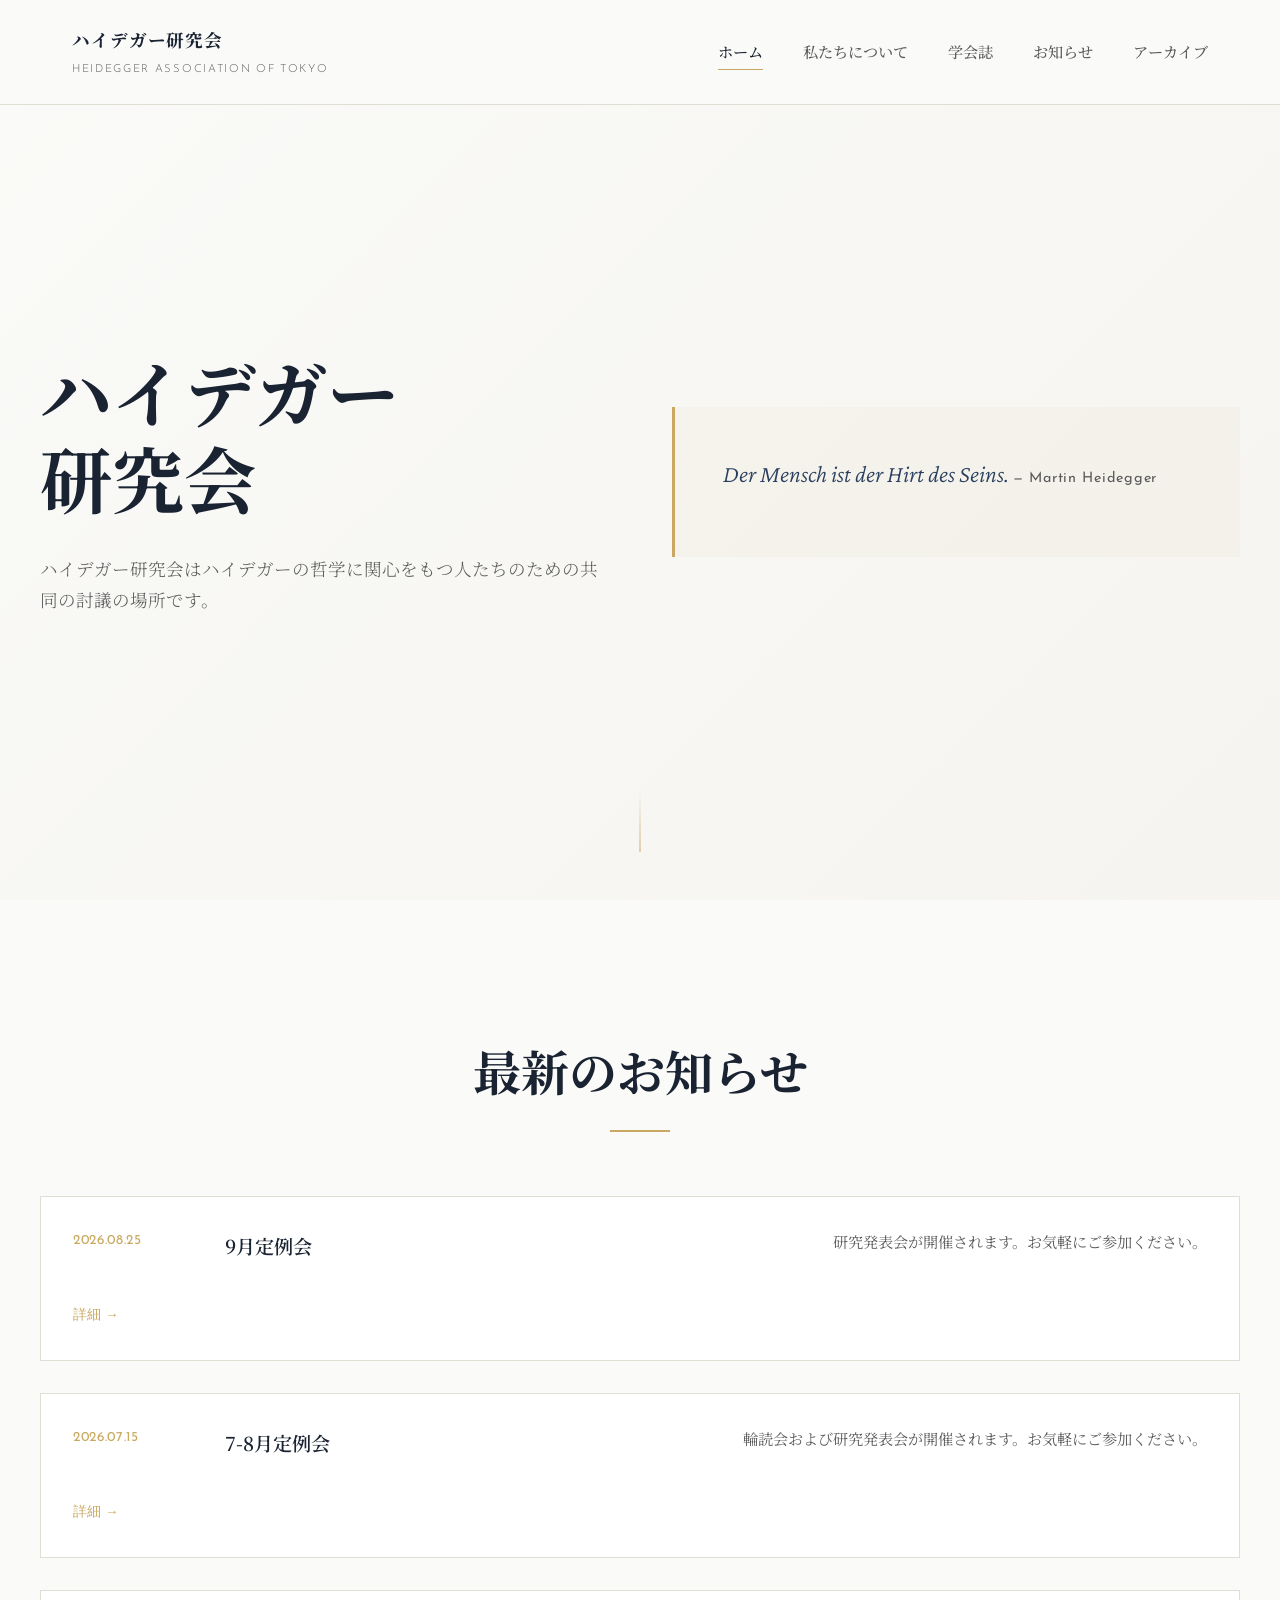
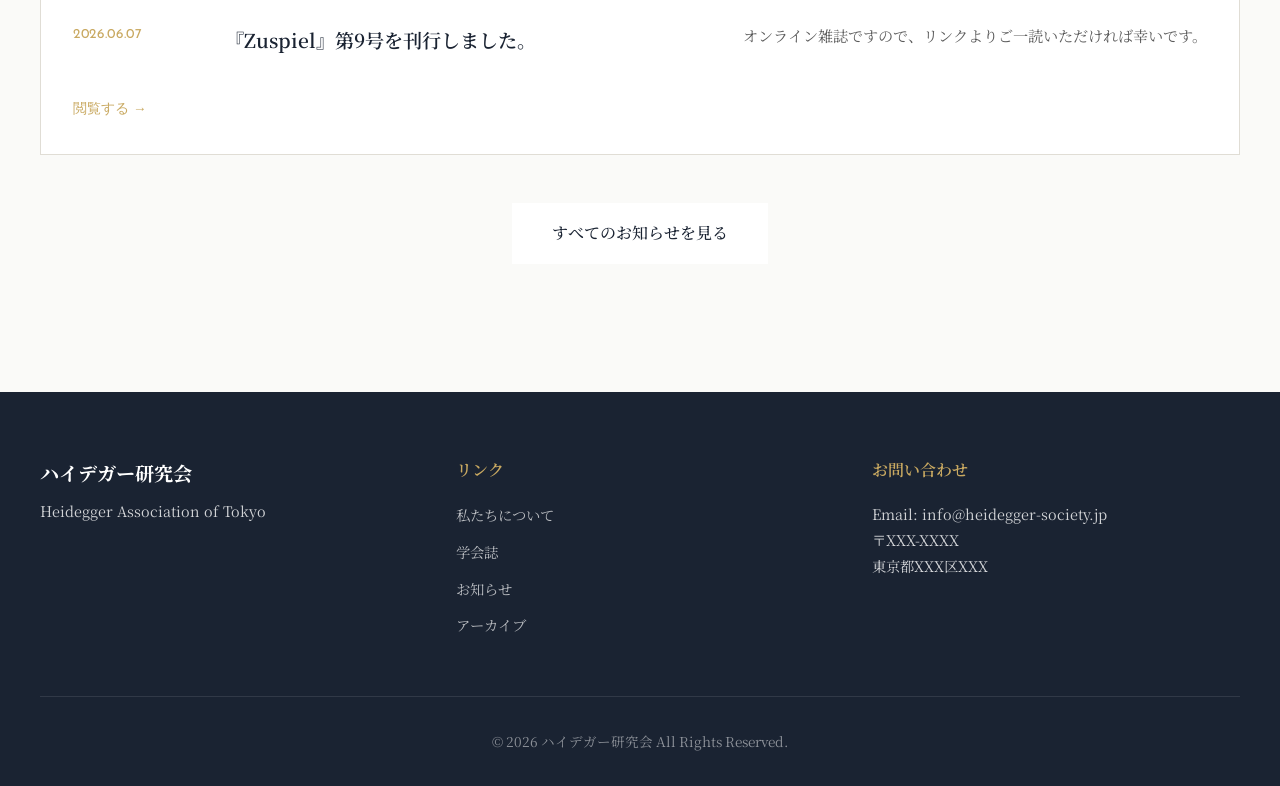
==== commit 89aac043: "Update index.html" ====
--- a/index.html
+++ b/index.html
@@ -37,8 +37,8 @@
             </div>
             <div class="hero-quote">
                 <blockquote>
-                    「時間は存在理解の地平である」
-                    <cite>— マルティン・ハイデガー</cite>
+                    Der Mensch ist der Hirt des Seins.
+                    <cite>— Martin Heidegger</cite>
                 </blockquote>
             </div>
         </div>
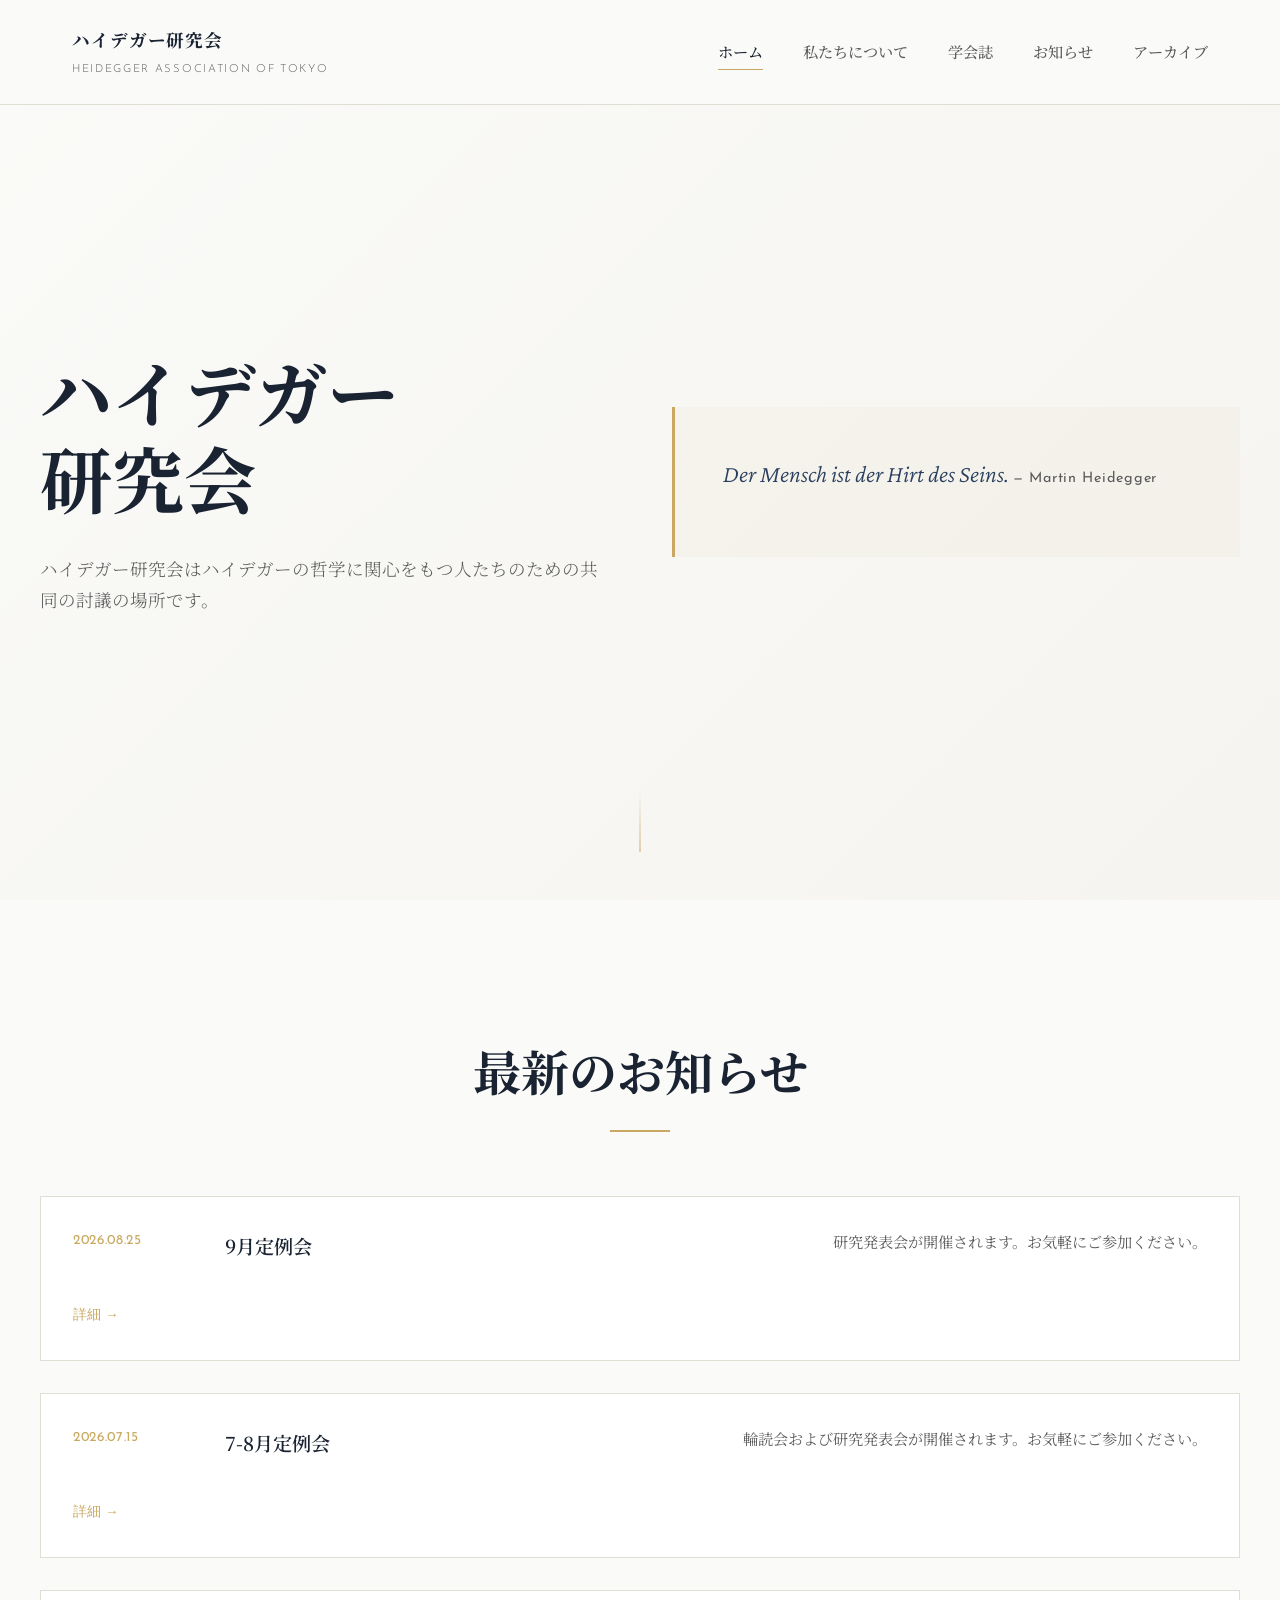
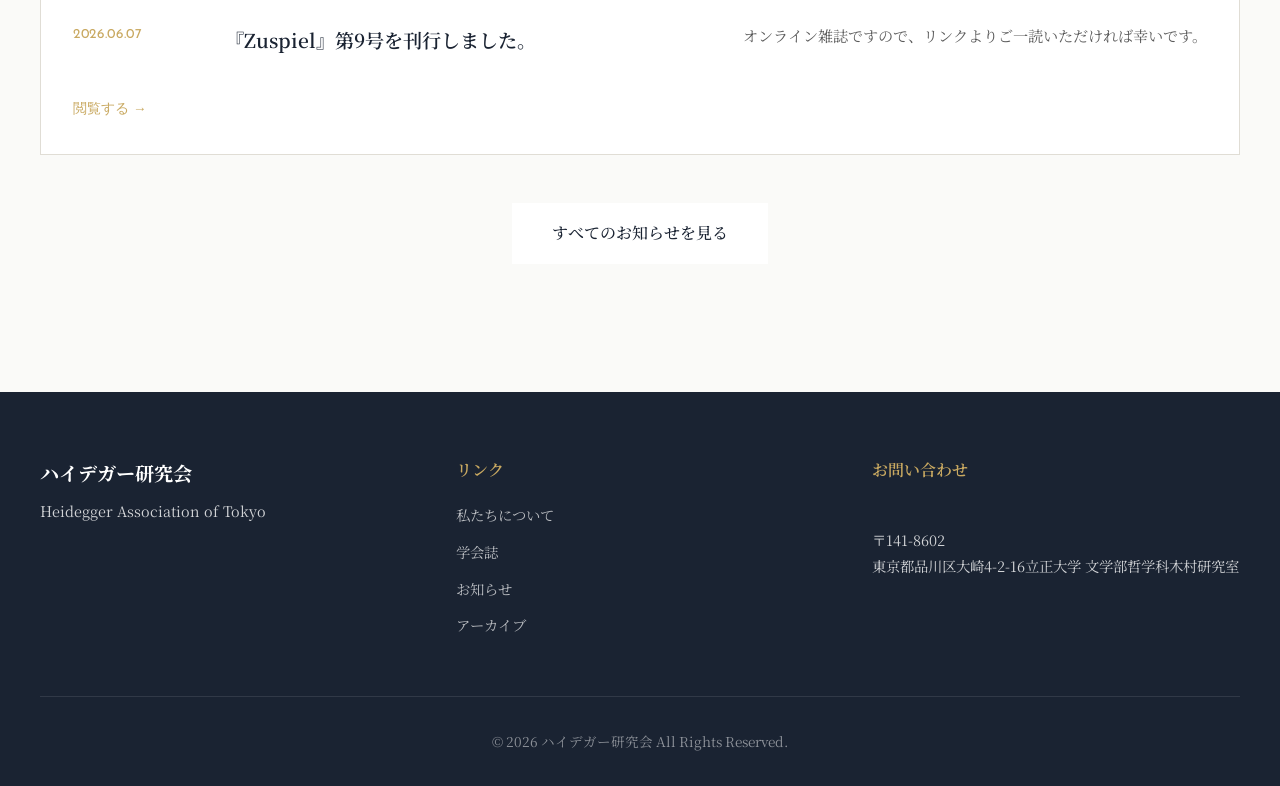
==== commit 18170529: "Update contact information in footer section" ====
--- a/index.html
+++ b/index.html
@@ -101,9 +101,9 @@
                 <div class="footer-section">
                     <h4 class="footer-heading">お問い合わせ</h4>
                     <p class="footer-contact">
-                        Email: info@heidegger-society.jp<br>
-                        〒XXX-XXXX<br>
-                        東京都XXX区XXX
+                        <br>
+                        〒141-8602<br>
+                         東京都品川区大崎4-2-16立正大学 文学部哲学科木村研究室
                     </p>
                 </div>
             </div>
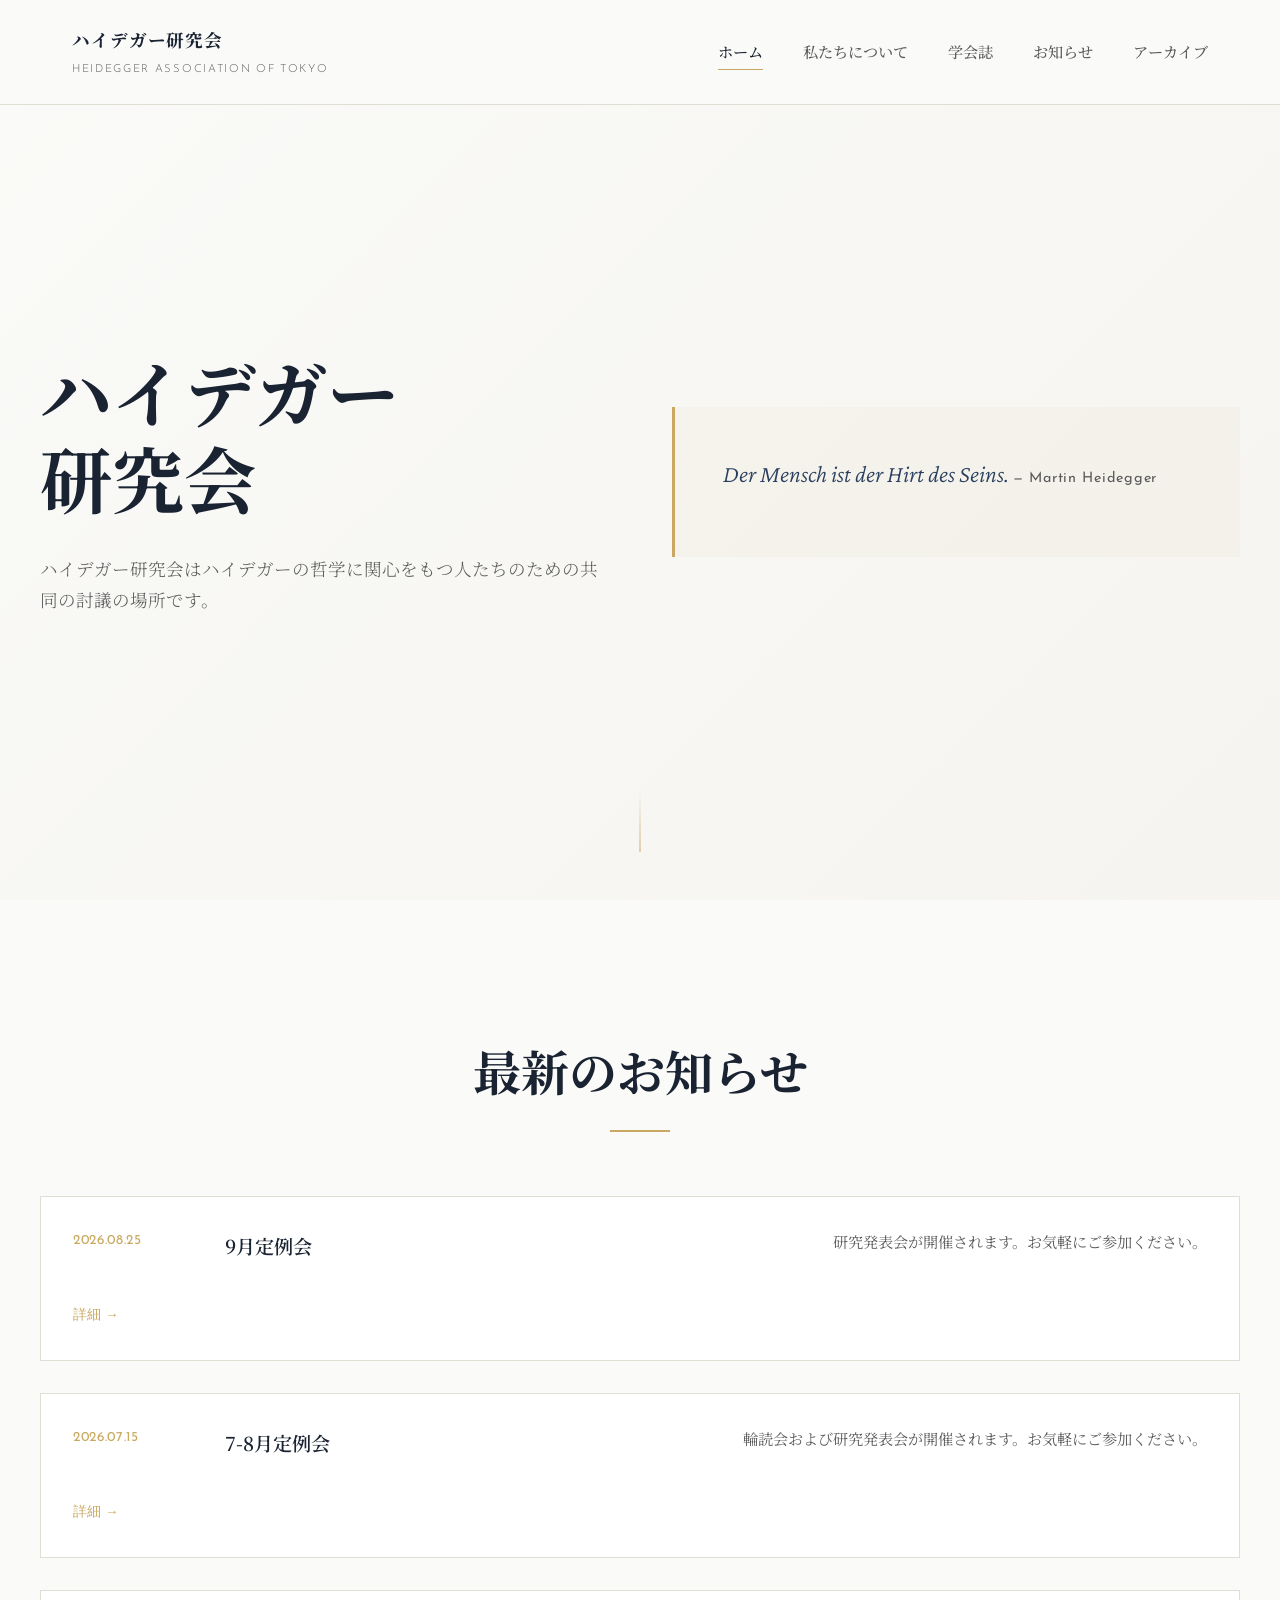
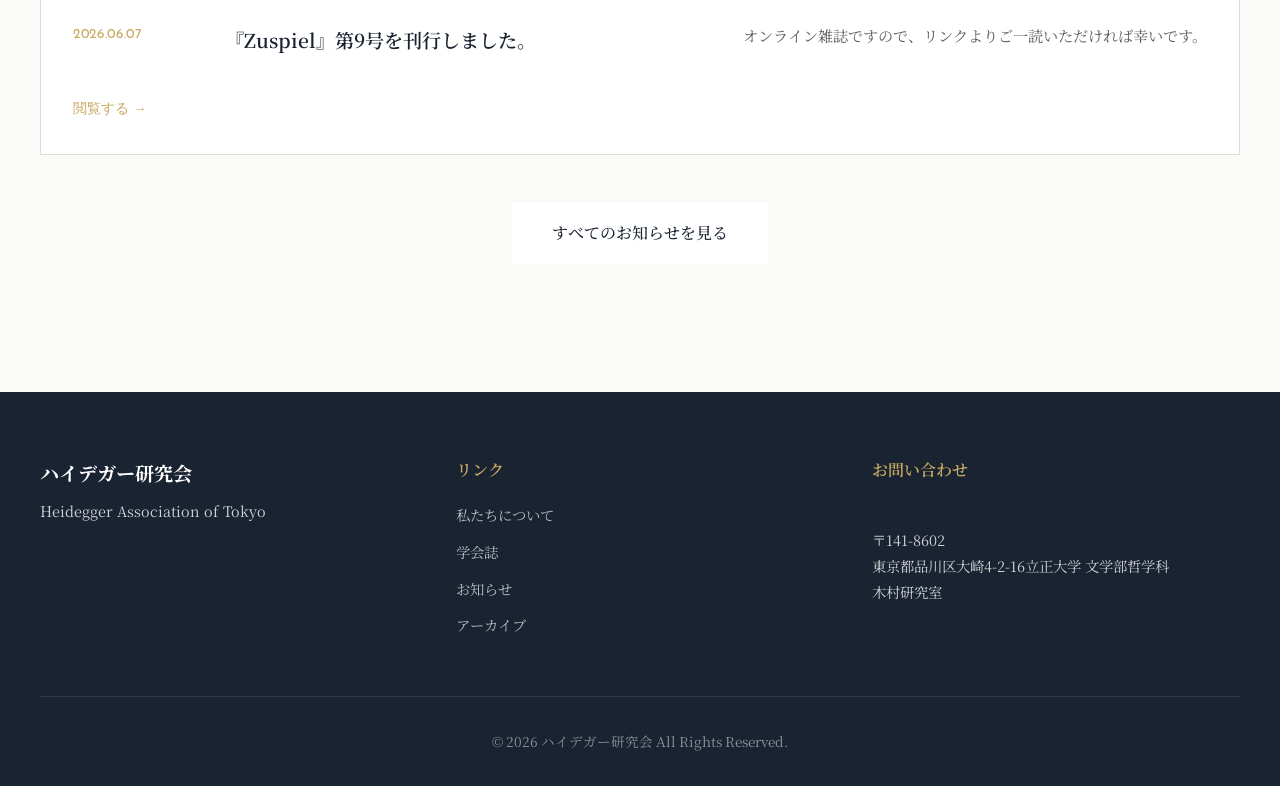
==== commit 4dc1a576: "Update index.html" ====
--- a/index.html
+++ b/index.html
@@ -103,7 +103,8 @@
                     <p class="footer-contact">
                         <br>
                         〒141-8602<br>
-                         東京都品川区大崎4-2-16立正大学 文学部哲学科木村研究室
+                         東京都品川区大崎4-2-16立正大学 文学部哲学科<br>
+                        木村研究室
                     </p>
                 </div>
             </div>
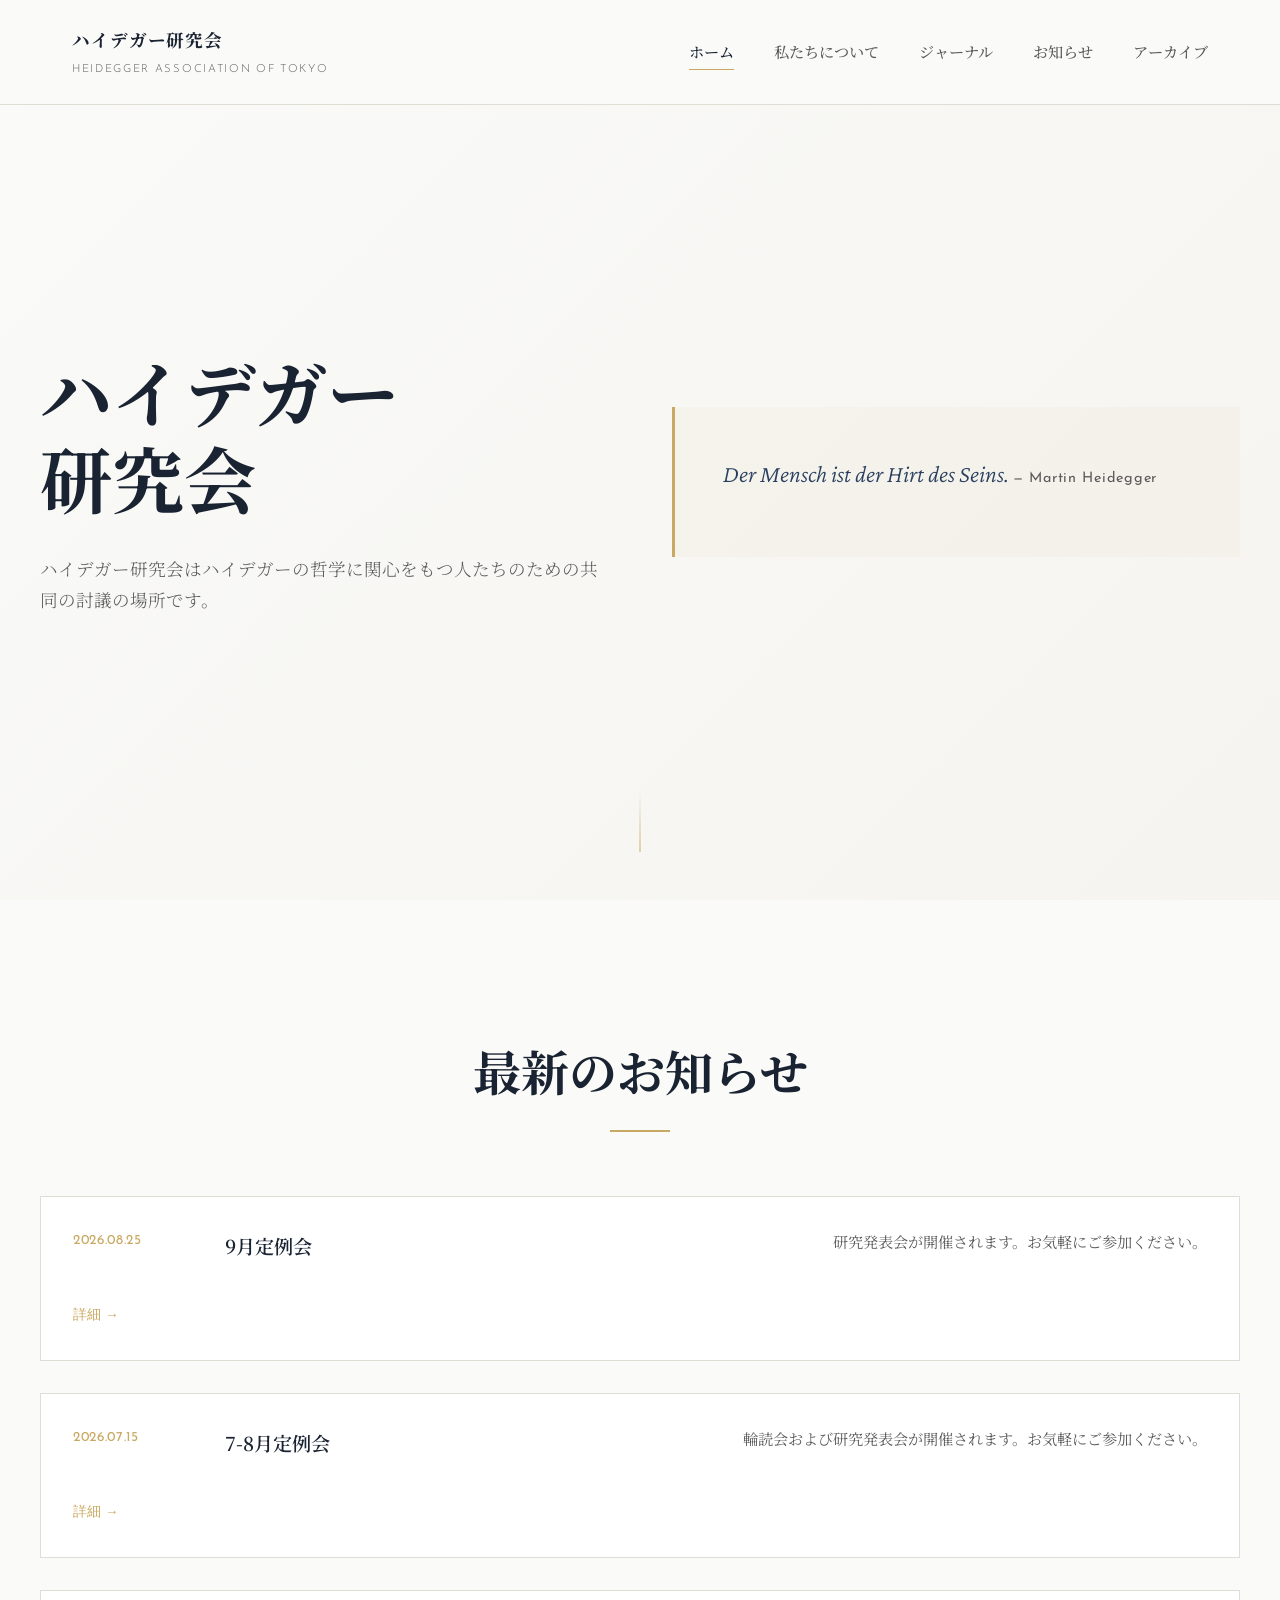
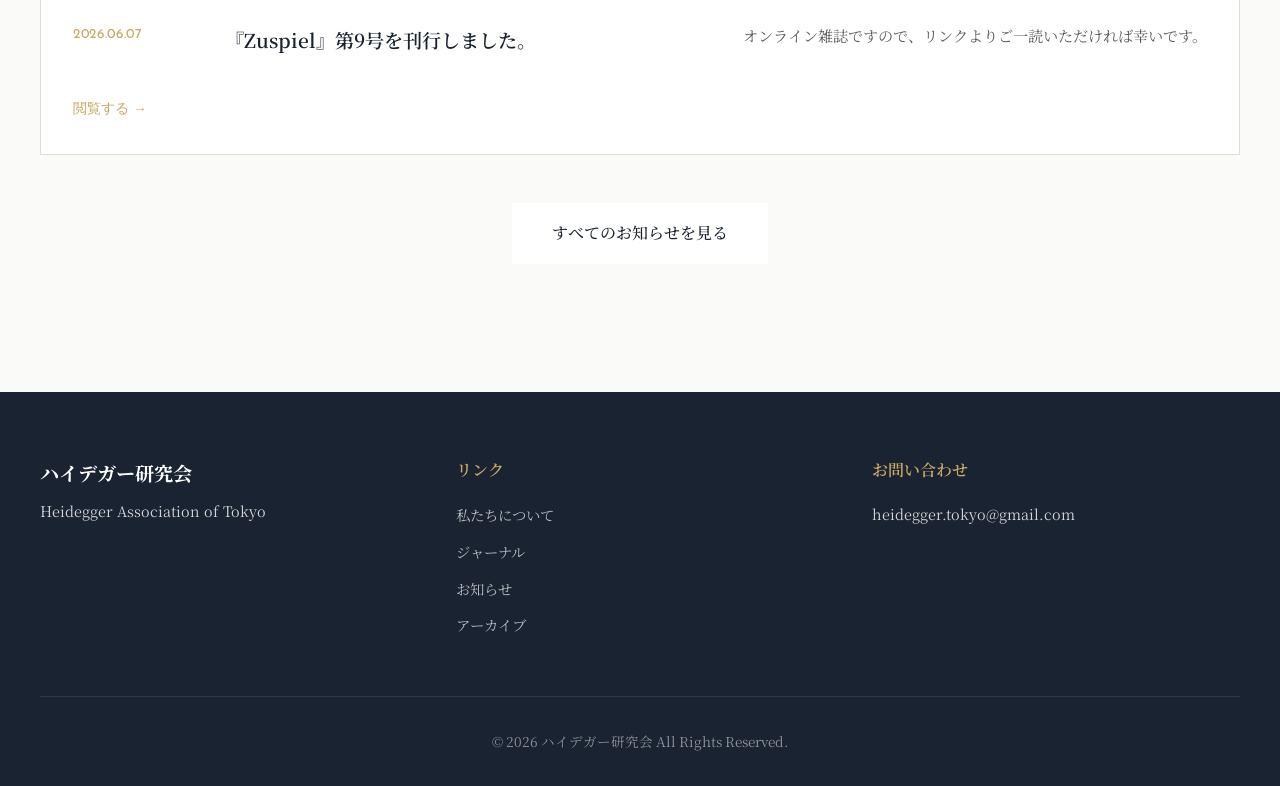
==== commit 572bada7: "Change '学会誌' to 'ジャーナル' in navigation Updated the footer and navigation links to use 'ジャーナル' instead" ====
--- a/index.html
+++ b/index.html
@@ -19,7 +19,7 @@
             <ul class="nav-links">
                 <li><a href="index.html" class="active">ホーム</a></li>
                 <li><a href="research.html">私たちについて</a></li>
-                <li><a href="journal.html">学会誌</a></li>
+                <li><a href="journal.html">ジャーナル</a></li>
                 <li><a href="news.html">お知らせ</a></li>
                 <li><a href="archives.html">アーカイブ</a></li>
             </ul>
@@ -93,7 +93,7 @@
                     <h4 class="footer-heading">リンク</h4>
                     <ul class="footer-links">
                         <li><a href="research.html">私たちについて</a></li>
-                        <li><a href="journal.html">学会誌</a></li>
+                        <li><a href="journal.html">ジャーナル</a></li>
                         <li><a href="news.html">お知らせ</a></li>
                         <li><a href="archives.html">アーカイブ</a></li>
                     </ul>
@@ -101,11 +101,8 @@
                 <div class="footer-section">
                     <h4 class="footer-heading">お問い合わせ</h4>
                     <p class="footer-contact">
-                        <br>
-                        〒141-8602<br>
-                         東京都品川区大崎4-2-16立正大学 文学部哲学科<br>
-                        木村研究室
-                    </p>
+                       heidegger.tokyo@gmail.com<br>
+                     </p>
                 </div>
             </div>
             <div class="footer-bottom">
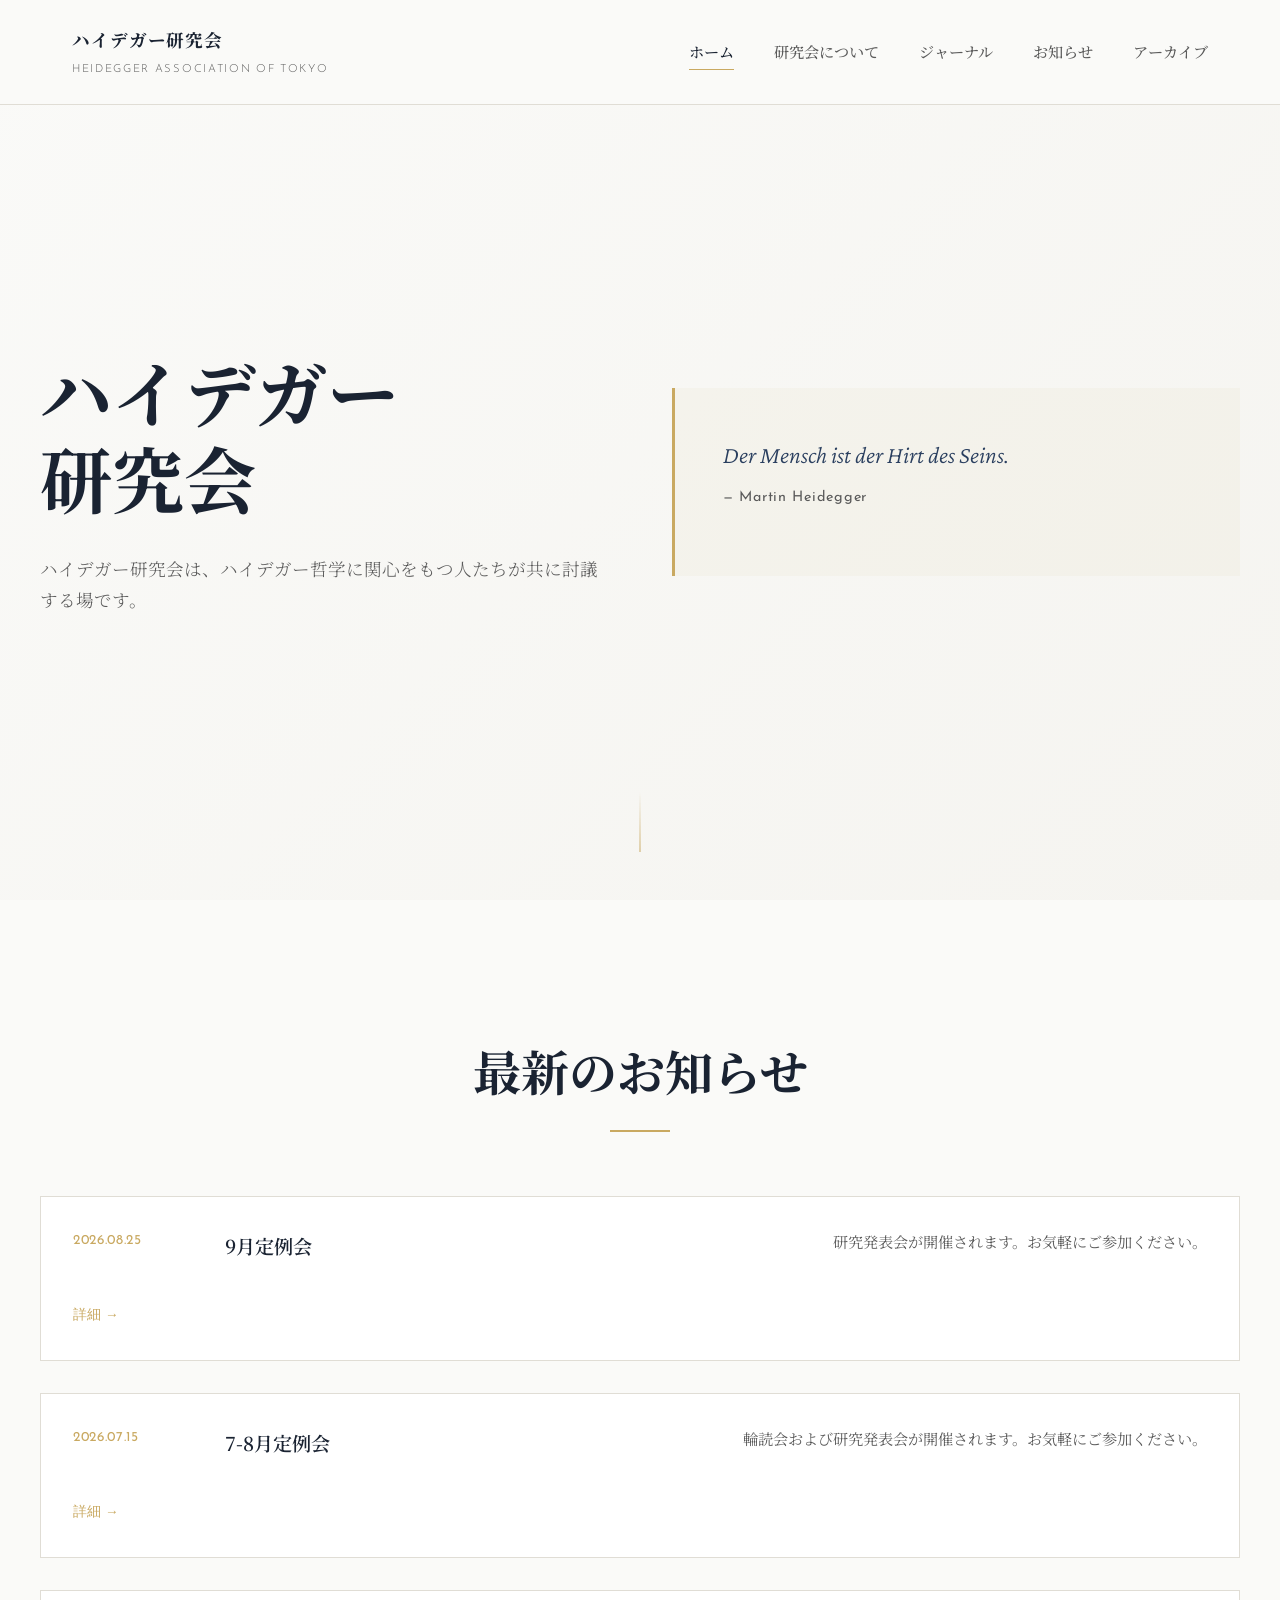
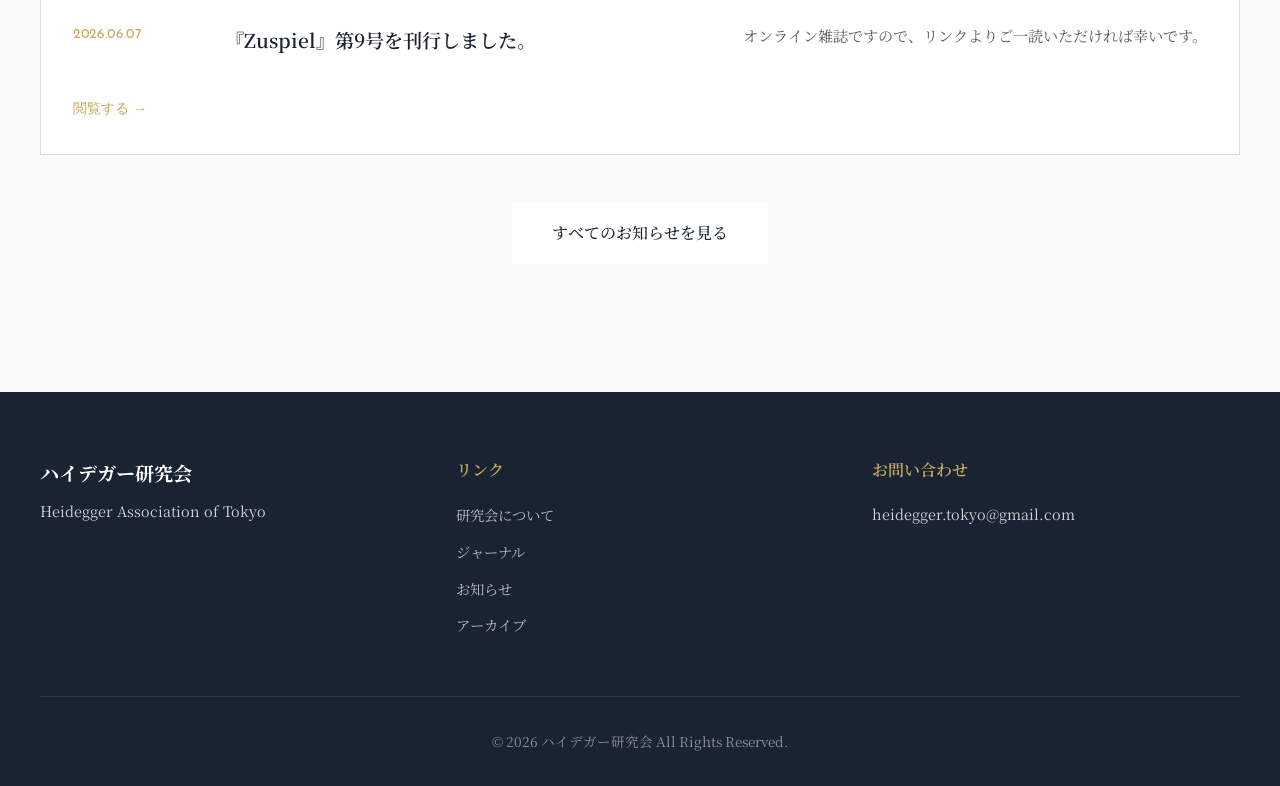
==== commit e0facfde: "Revise navigation and subtitle text in index.html Updated text for clarity and consistency in Japane" ====
--- a/index.html
+++ b/index.html
@@ -18,7 +18,7 @@
             </a>
             <ul class="nav-links">
                 <li><a href="index.html" class="active">ホーム</a></li>
-                <li><a href="research.html">私たちについて</a></li>
+                <li><a href="research.html">研究会について</a></li>
                 <li><a href="journal.html">ジャーナル</a></li>
                 <li><a href="news.html">お知らせ</a></li>
                 <li><a href="archives.html">アーカイブ</a></li>
@@ -33,11 +33,11 @@
                     <span class="title-line">ハイデガー</span>
                     <span class="title-line">研究会</span>
                 </h1>
-                <p class="hero-subtitle">ハイデガー研究会はハイデガーの哲学に関心をもつ人たちのための共同の討議の場所です。</p>
+                <p class="hero-subtitle">ハイデガー研究会は、ハイデガー哲学に関心をもつ人たちが共に討議する場です。</p>
             </div>
             <div class="hero-quote">
                 <blockquote>
-                    Der Mensch ist der Hirt des Seins.
+                    Der Mensch ist der Hirt des Seins.<br>
                     <cite>— Martin Heidegger</cite>
                 </blockquote>
             </div>
@@ -92,7 +92,7 @@
                 <div class="footer-section">
                     <h4 class="footer-heading">リンク</h4>
                     <ul class="footer-links">
-                        <li><a href="research.html">私たちについて</a></li>
+                        <li><a href="research.html">研究会について</a></li>
                         <li><a href="journal.html">ジャーナル</a></li>
                         <li><a href="news.html">お知らせ</a></li>
                         <li><a href="archives.html">アーカイブ</a></li>
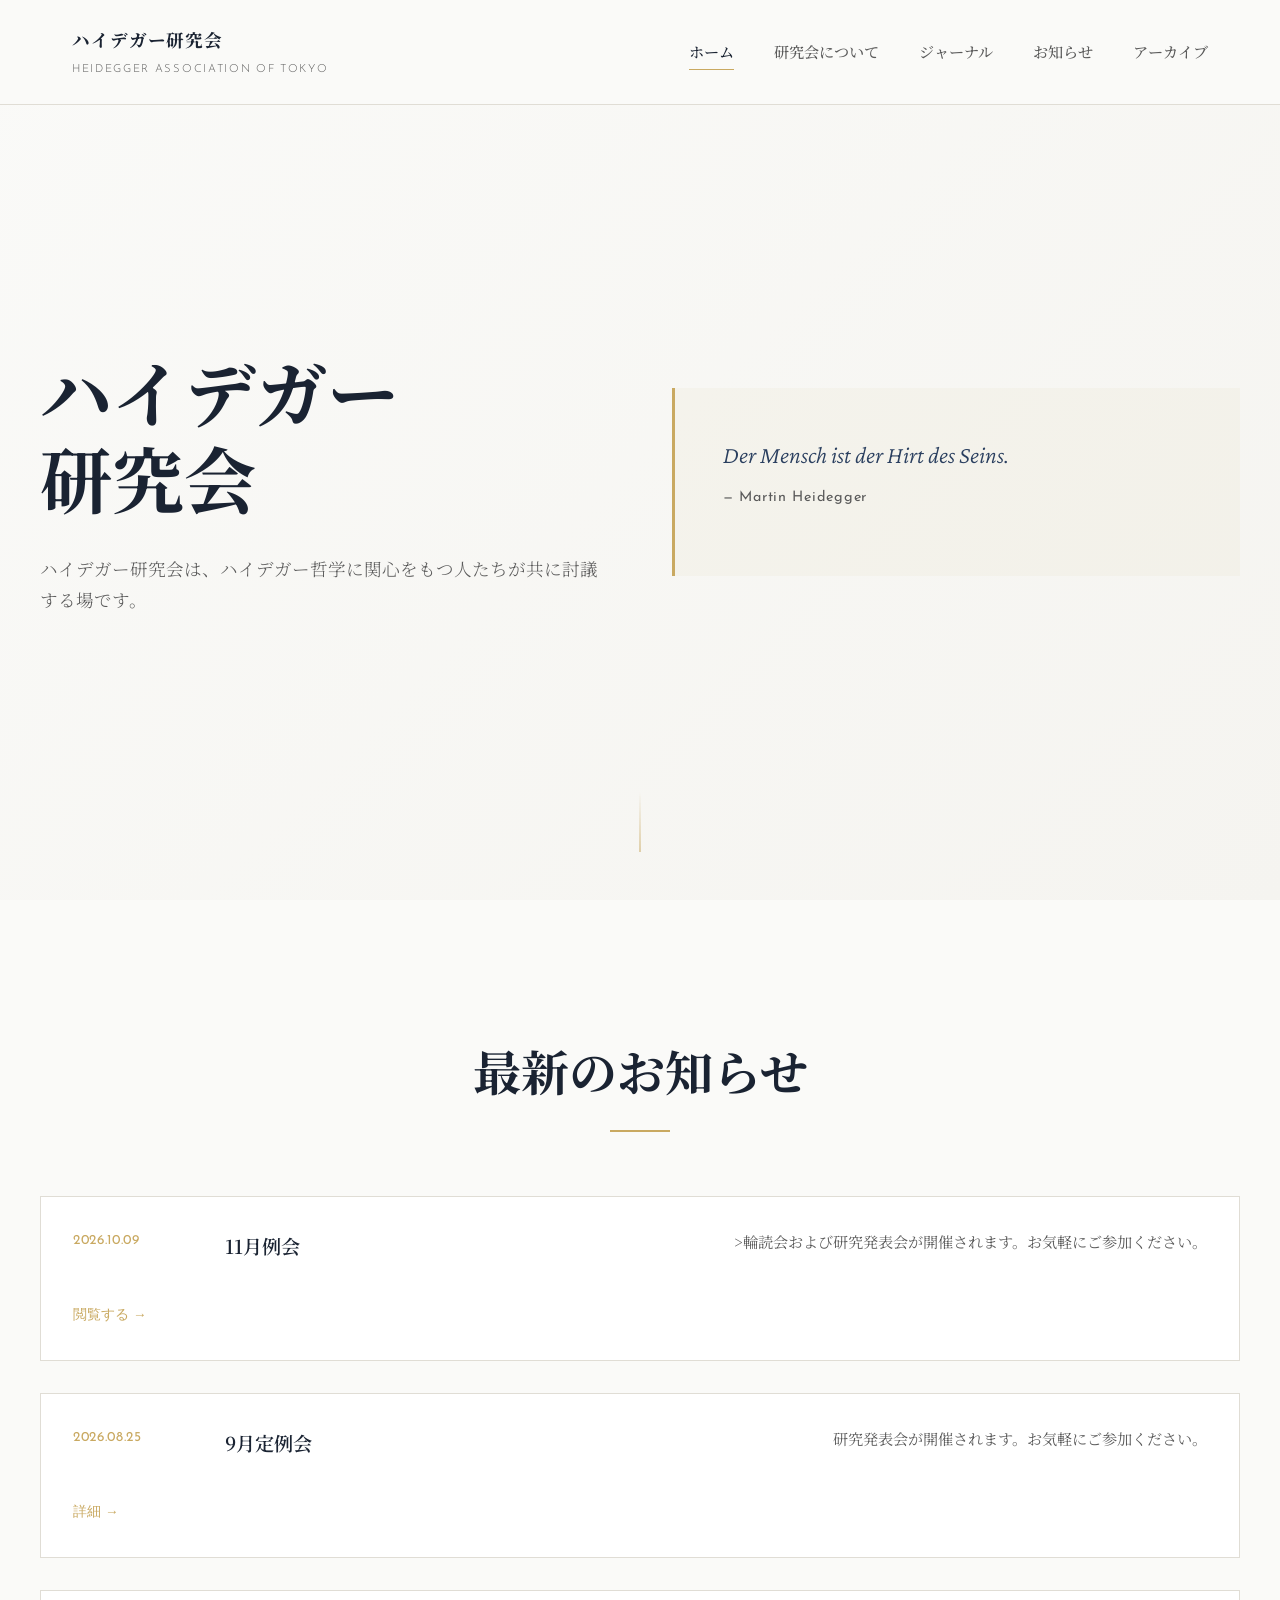
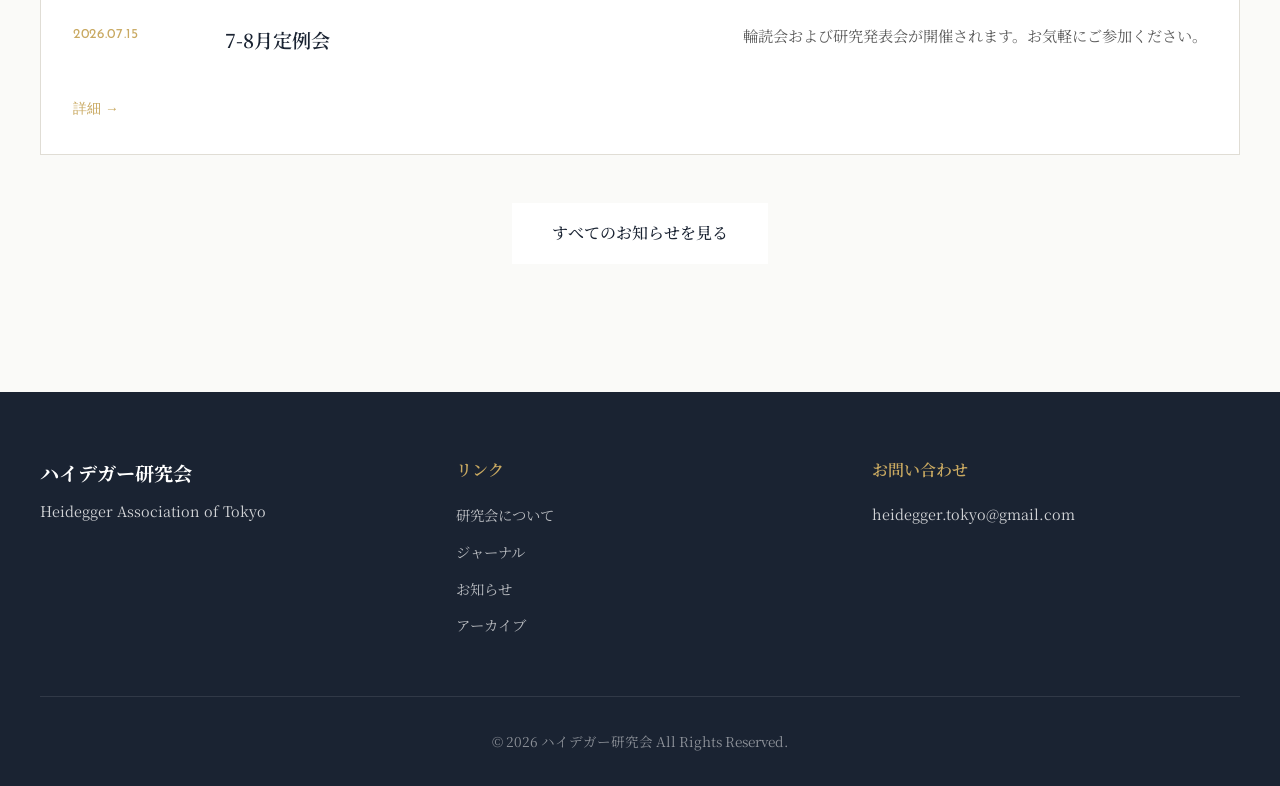
==== commit 35a0cf83: "Update index.html" ====
--- a/index.html
+++ b/index.html
@@ -55,7 +55,13 @@
                     <div class="title-decoration"></div>
                 </div>
                 <div class="news-list">
-                                        <article class="news-item">
+                     <article class="news-item">
+                        <time class="news-date">2026.10.09</time>
+                        <h3 class="news-title">11月例会</h3>
+                        <p class="news-excerpt">>輪読会および研究発表会が開催されます。お気軽にご参加ください。</p>
+                        <a href="news.html#2026-10-09" class="news-link">閲覧する →</a>
+                    </article>
+                         <article class="news-item">
                         <time class="news-date">2026.08.25</time>
                         <h3 class="news-title">9月定例会</h3>
                         <p class="news-excerpt">研究発表会が開催されます。お気軽にご参加ください。</p>
@@ -67,12 +73,7 @@
                         <p class="news-excerpt">輪読会および研究発表会が開催されます。お気軽にご参加ください。</p>
                         <a href="news.html#2026-07-15" class="news-link">詳細 →</a>
                     </article>
-                    <article class="news-item">
-                        <time class="news-date">2026.06.07</time>
-                        <h3 class="news-title">『Zuspiel』第9号を刊行しました。</h3>
-                        <p class="news-excerpt">オンライン雑誌ですので、リンクよりご一読いただければ幸いです。</p>
-                        <a href="journal.html#vol9" class="news-link">閲覧する →</a>
-                    </article>
+                   
 
                 </div>
                 <div class="news-more">
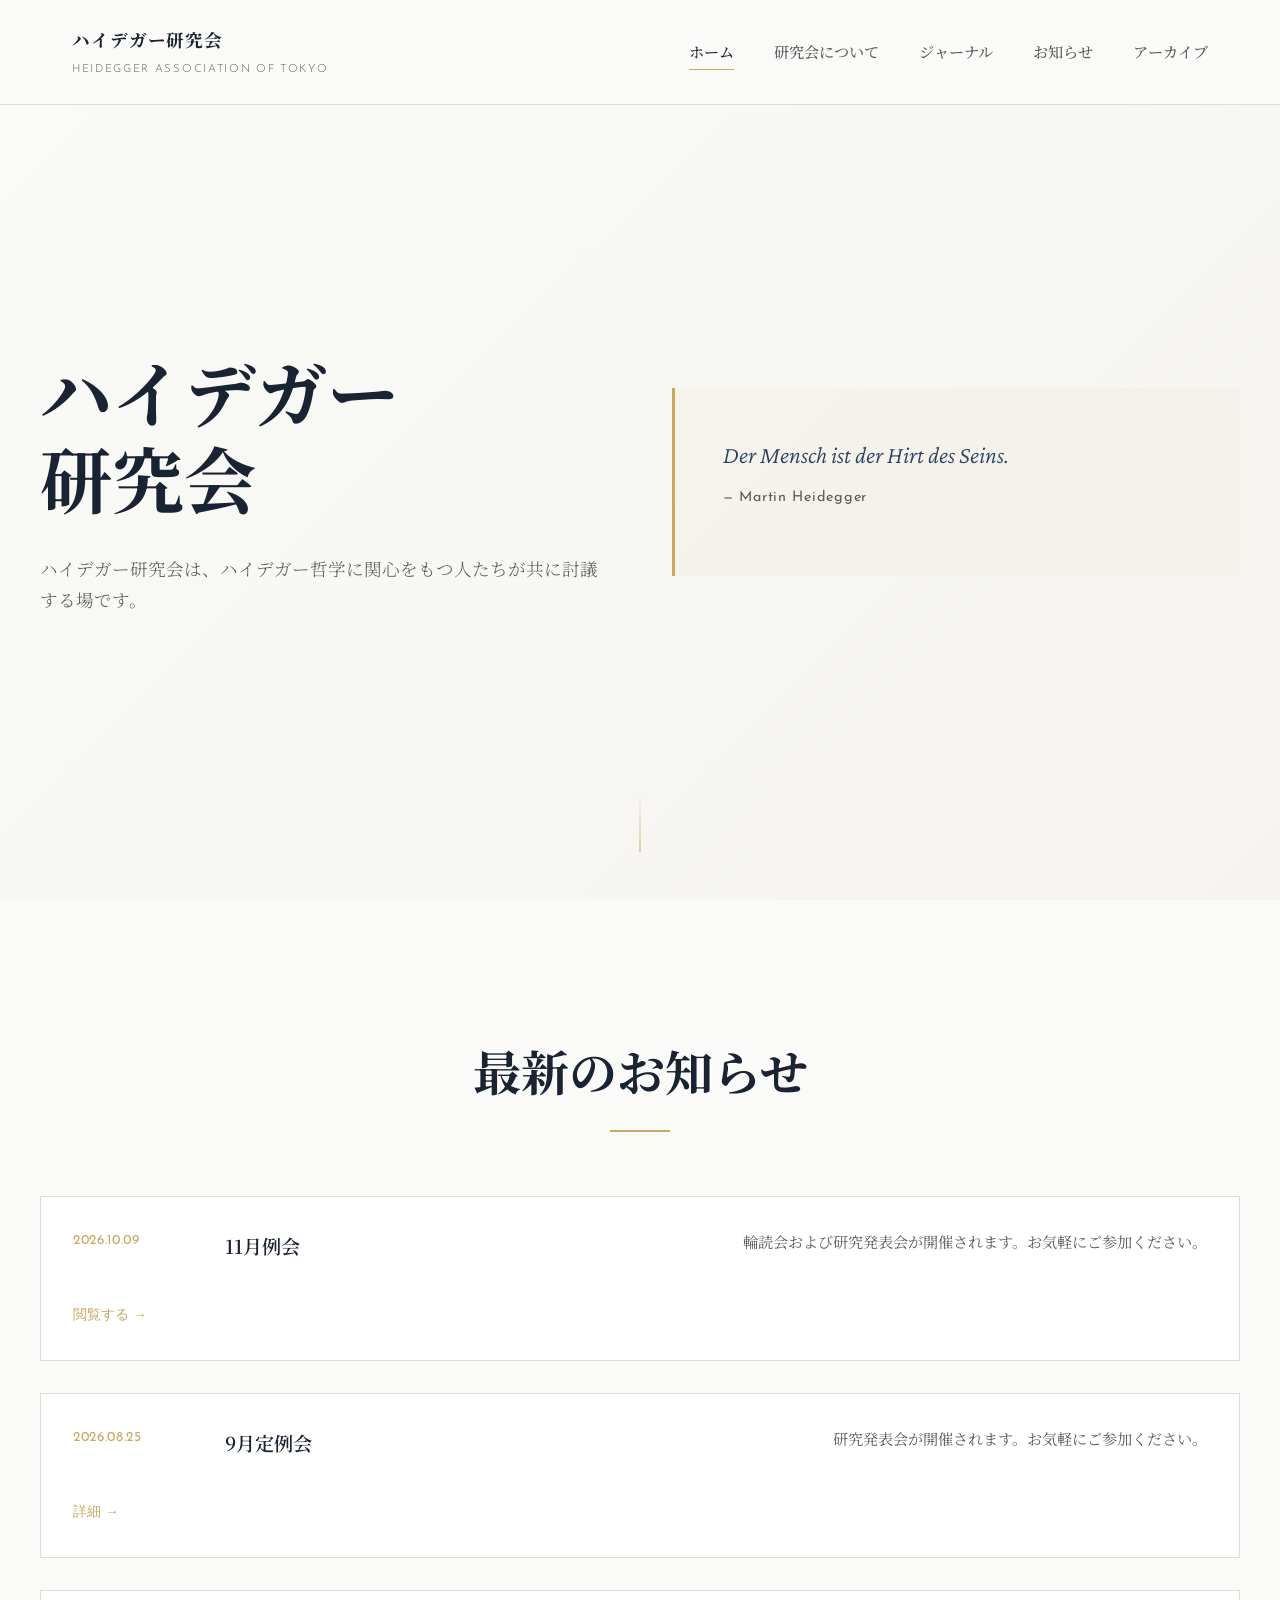
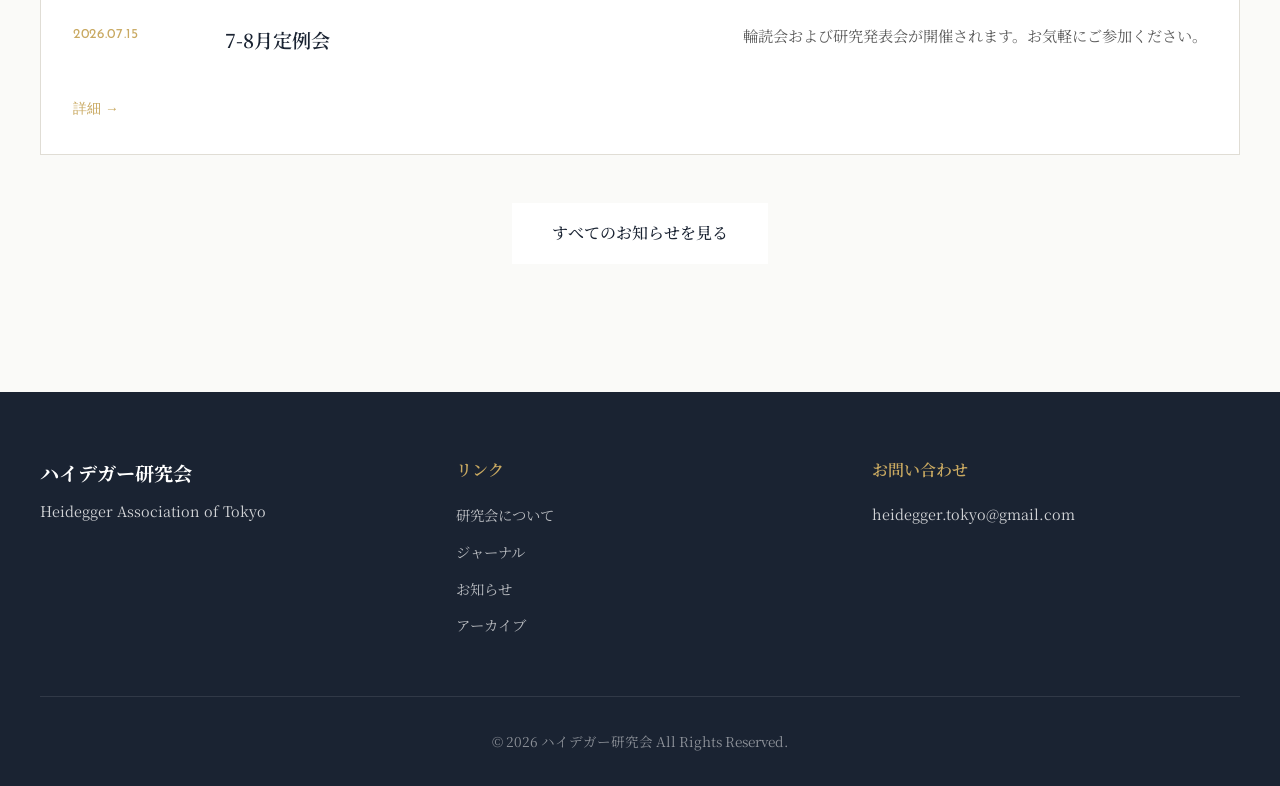
==== commit ac91f39a: "Fix HTML encoding for news excerpt paragraph" ====
--- a/index.html
+++ b/index.html
@@ -58,7 +58,7 @@
                      <article class="news-item">
                         <time class="news-date">2026.10.09</time>
                         <h3 class="news-title">11月例会</h3>
-                        <p class="news-excerpt">>輪読会および研究発表会が開催されます。お気軽にご参加ください。</p>
+                        <p class="news-excerpt">輪読会および研究発表会が開催されます。お気軽にご参加ください。</p>
                         <a href="news.html#2026-10-09" class="news-link">閲覧する →</a>
                     </article>
                          <article class="news-item">
